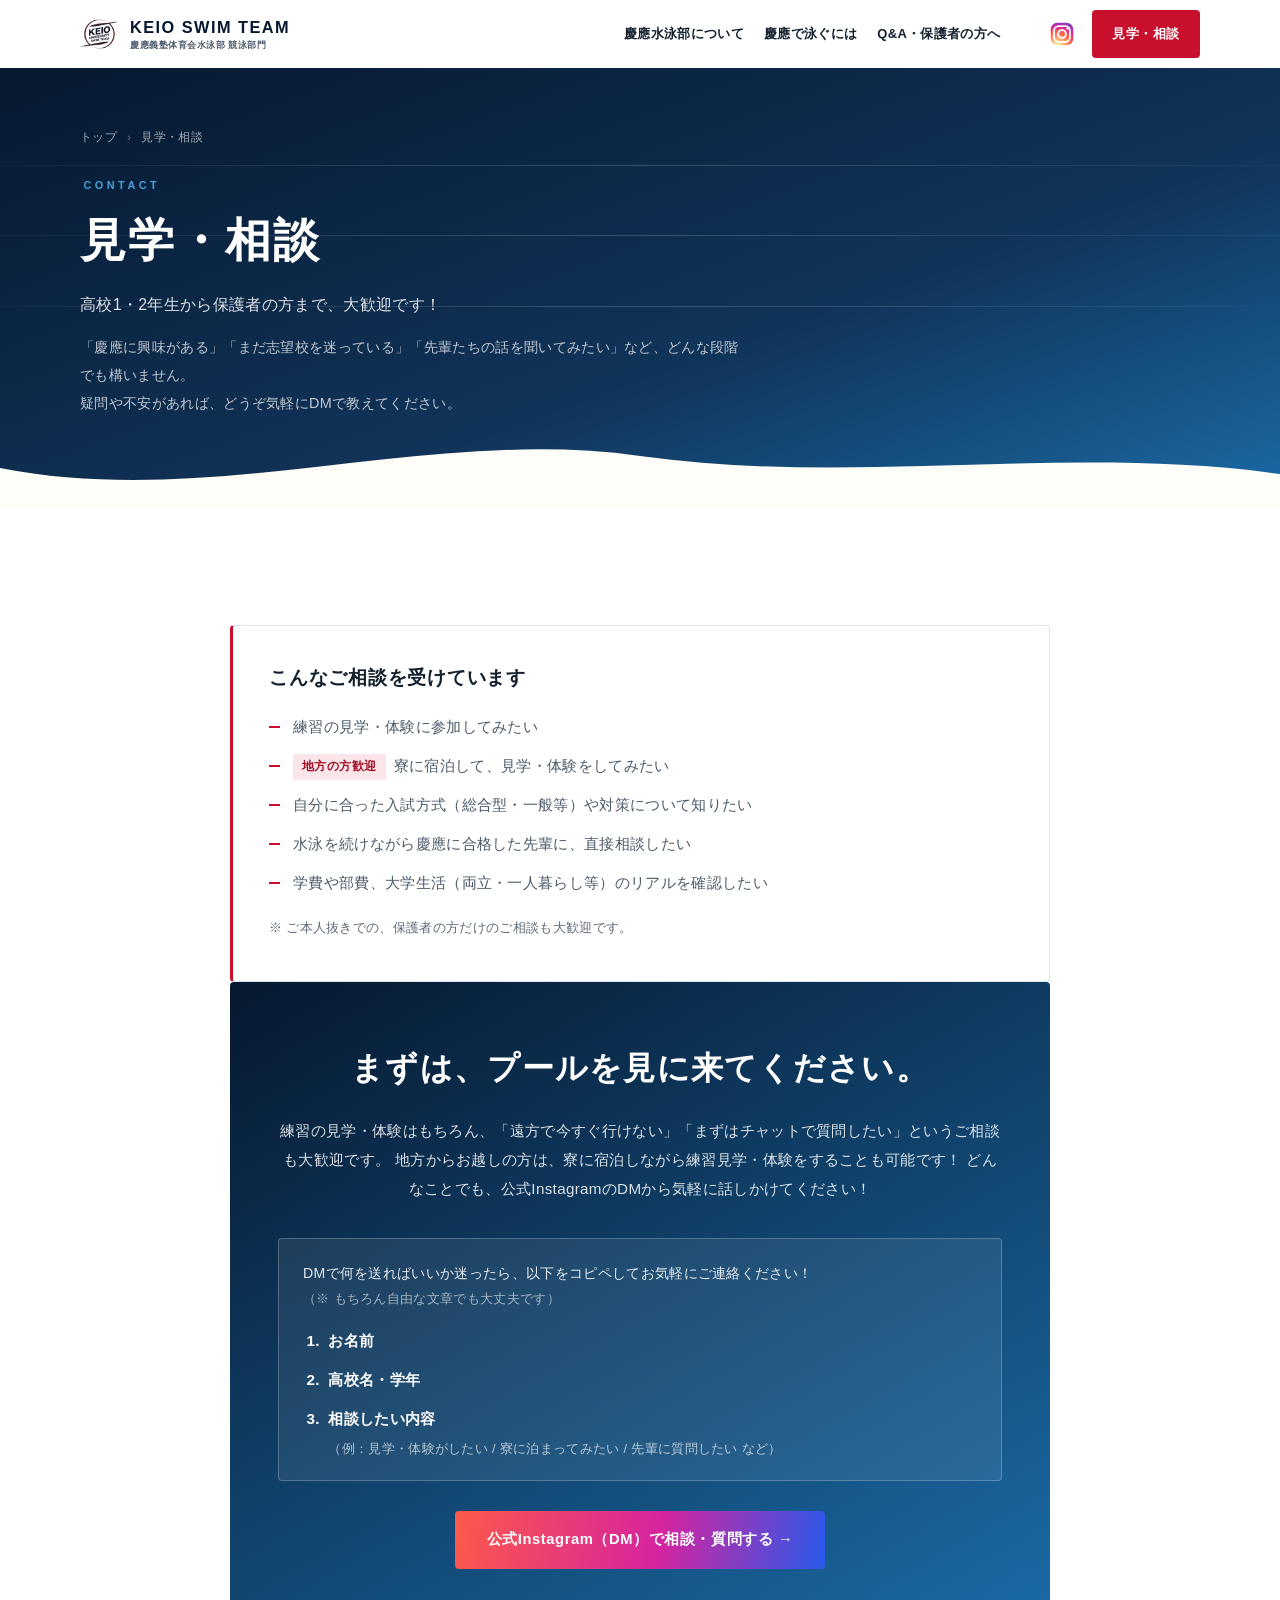
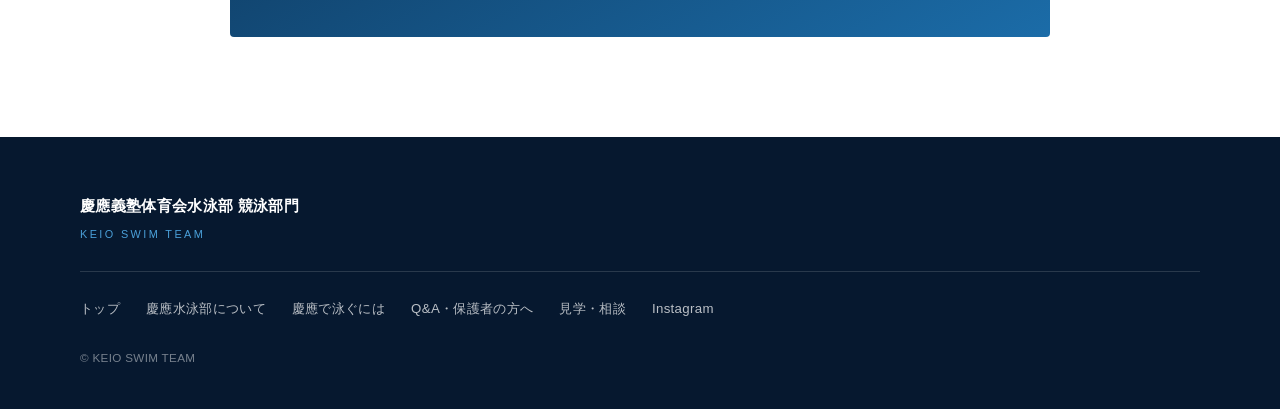
==== contact.html @ 09098579 "Remove the TEAM LIFE section 06 / TEAM LIFE を見出し・リード文・写真ギャラリーごと削除。 これで写真のプレースホルダはページから完全になくなった。  - 未" ====
<!DOCTYPE html>
<html lang="ja">
<head>
<meta charset="UTF-8">
<meta name="viewport" content="width=device-width, initial-scale=1.0">
<!-- Google tag (gtag.js) -->
<script async src="https://www.googletagmanager.com/gtag/js?id=G-WYEFEDQLSR"></script>
<script>
  window.dataLayer = window.dataLayer || [];
  function gtag(){dataLayer.push(arguments);}
  gtag('js', new Date());

  gtag('config', 'G-WYEFEDQLSR');
</script>
<title>見学・相談｜慶應義塾体育会水泳部 競泳部門</title>
<meta name="description" content="慶應義塾体育会水泳部 競泳部門への練習見学・体験、進路や費用のご相談を受け付けています。学年は問いません。">
<link rel="stylesheet" href="css/style.css?v=61">
</head>
<body id="top">

<header class="site-header">
  <div class="container nav-inner">
    <a href="index.html" class="brand">
      <img class="brand-logo" src="images/logo/emblem.png" width="240" height="192"
           alt="慶應義塾体育会水泳部 競泳部門">
      <span class="brand-text">
        <span class="brand-en">KEIO SWIM TEAM</span>
        <span class="brand-main">慶應義塾体育会水泳部 競泳部門</span>
      </span>
    </a>

    <nav class="nav" id="site-nav">
      <a href="team.html">慶應水泳部について</a>
      <a href="voices.html">慶應で泳ぐには</a>
      <a href="faq.html">Q&amp;A・保護者の方へ</a>
    </nav>

    <div class="nav-actions">
      <a class="nav-ig" href="https://www.instagram.com/keioswim?igsh=aXF6OTR2aHh1M2k=" target="_blank" rel="noopener noreferrer" aria-label="公式Instagram（別タブで開きます）"><svg viewBox="0 0 24 24" aria-hidden="true" focusable="false"><defs><radialGradient id="igGrad" cx="30%" cy="107%" r="150%"><stop offset="0%" stop-color="#fdf497"/><stop offset="5%" stop-color="#fdf497"/><stop offset="45%" stop-color="#fd5949"/><stop offset="60%" stop-color="#d6249f"/><stop offset="90%" stop-color="#285AEB"/></radialGradient></defs><rect x="1.6" y="1.6" width="20.8" height="20.8" rx="6" fill="url(#igGrad)"/><rect x="4.7" y="4.7" width="14.6" height="14.6" rx="4.3" fill="none" stroke="#fff" stroke-width="1.7"/><circle cx="12" cy="12" r="3.6" fill="none" stroke="#fff" stroke-width="1.7"/><circle cx="17.2" cy="6.9" r="1.15" fill="#fff"/></svg></a>
      <a class="nav-cta" href="contact.html">見学・相談</a>
      <button class="nav-toggle" aria-label="メニューを開く" aria-expanded="false" aria-controls="site-nav">
        <span></span><span></span><span></span>
      </button>
    </div>
  </div>
</header>

<section class="page-head">
  <div class="hero-bg" aria-hidden="true">
    <span class="lane"></span><span class="lane"></span><span class="lane"></span>
  </div>
  <div class="container page-head-inner">
    <nav class="crumb" aria-label="現在地">
      <a href="index.html">トップ</a><span aria-hidden="true">›</span><span>見学・相談</span>
    </nav>
    <p class="pg-eyebrow">CONTACT</p>
    <h1 class="pg-title">見学・相談</h1>
    <p class="pg-lead">高校1・2年生から保護者の方まで、大歓迎です！</p>
    <p class="pg-note">「慶應に興味がある」「まだ志望校を迷っている」「先輩たちの話を聞いてみたい」など、どんな段階でも構いません。<br>疑問や不安があれば、どうぞ気軽にDMで教えてください。</p>
  </div>
  <div class="hero-wave" aria-hidden="true">
    <svg viewBox="0 0 1440 120" preserveAspectRatio="none"><path d="M0,64 C240,120 480,8 720,48 C960,88 1200,32 1440,72 L1440,120 L0,120 Z"></path></svg>
  </div>
</section>

<section id="join" class="section">
  <div class="container container-narrow">

    <div class="contact-guide reveal">
      <h2 class="cg-title">こんなご相談を受けています</h2>
      <ul class="cg-list">
        <li>練習の見学・体験に参加してみたい</li>
        <li><span class="cg-tag">地方の方歓迎</span>寮に宿泊して、見学・体験をしてみたい</li>
        <li>自分に合った入試方式（総合型・一般等）や対策について知りたい</li>
        <li>水泳を続けながら慶應に合格した先輩に、直接相談したい</li>
        <li>学費や部費、大学生活（両立・一人暮らし等）のリアルを確認したい</li>
      </ul>
      <p class="note">※ ご本人抜きでの、保護者の方だけのご相談も大歓迎です。</p>
    </div>

    <div class="contact-box reveal">
      <h2>まずは、プールを<wbr>見に来てください。</h2>
      <p>
        練習の見学・体験はもちろん、「遠方で今すぐ行けない」「まずはチャットで質問したい」というご相談も大歓迎です。
        地方からお越しの方は、寮に宿泊しながら練習見学・体験をすることも可能です！
        どんなことでも、公式InstagramのDMから気軽に話しかけてください！
      </p>

      <div class="dm-format">
        <p class="dm-intro">DMで何を送ればいいか迷ったら、以下をコピペしてお気軽にご連絡ください！<br>
          <span class="dm-sub">（※ もちろん自由な文章でも大丈夫です）</span></p>
        <ol class="dm-list">
          <li>お名前</li>
          <li>高校名・学年</li>
          <li>相談したい内容<span class="dm-eg">（例：見学・体験がしたい / 寮に泊まってみたい / 先輩に質問したい など）</span></li>
        </ol>
      </div>

      <div class="contact-actions">
        <a href="https://www.instagram.com/keio_swim_team/" class="btn btn-primary btn-ig"
           target="_blank" rel="noopener noreferrer">
          公式Instagram（DM）で相談・質問する <span aria-hidden="true">→</span>
        </a>
      </div>
    </div>
  </div>
</section>

<footer class="site-footer">
  <div class="container footer-inner">
    <div class="footer-brand">
      <p class="footer-name">慶應義塾体育会水泳部 競泳部門</p>
      <p class="footer-jp">KEIO SWIM TEAM</p>
    </div>
    <nav class="footer-nav">
      <a href="index.html">トップ</a>
      <a href="team.html">慶應水泳部について</a>
      <a href="voices.html">慶應で泳ぐには</a>
      <a href="faq.html">Q&amp;A・保護者の方へ</a>
      <a href="contact.html" class="is-current">見学・相談</a>
      <a href="https://www.instagram.com/keioswim?igsh=aXF6OTR2aHh1M2k=" target="_blank" rel="noopener noreferrer">Instagram</a>
    </nav>
    <p class="copyright">&copy; KEIO SWIM TEAM</p>
  </div>
</footer>

<script src="js/main.js?v=4"></script>
</body>
</html>
---- css/style.css ----
/* ============================================================
   慶應義塾体育会水泳部 競泳部門
   ============================================================ */

:root {
  --navy-900: #06182f;
  --navy-800: #0a2545;
  --navy-700: #103459;
  --blue-600: #1b6ca8;
  --blue-400: #4a9fd8;
  --blue-100: #e8f2fa;
  --red: #c8102e;
  --red-dark: #a20c24;
  --gold: #a8873a;
  --gold-dark: #7a6220;
  --cream: #fffdf7;
  --ink: #14202e;
  --ink-soft: #4c5b6b;
  --line: #dde5ec;
  --bg: #ffffff;
  --bg-tint: #f4f8fb;

  --font-sans: -apple-system, BlinkMacSystemFont, "Helvetica Neue", "Hiragino Sans",
    "Hiragino Kaku Gothic ProN", "Yu Gothic", "Meiryo", sans-serif;
  --font-serif: "Hiragino Mincho ProN", "Yu Mincho", "YuMincho", "MS Mincho", serif;

  --wrap: 1120px;
  --radius: 4px;
}

* { box-sizing: border-box; }

html {
  scroll-behavior: smooth;
  scroll-padding-top: 76px;
  /* iOS Safari が狭いカラム内で文字を勝手に拡大し、
     レイアウトが崩れるのを防ぐ */
  -webkit-text-size-adjust: 100%;
  text-size-adjust: 100%;
}

body {
  margin: 0;
  font-family: var(--font-sans);
  color: var(--ink);
  background: var(--bg);
  line-height: 1.9;
  -webkit-font-smoothing: antialiased;
  letter-spacing: .02em;
}

img { max-width: 100%; display: block; }
a { color: inherit; }

.container {
  width: min(100% - 48px, var(--wrap));
  margin-inline: auto;
}
.container-narrow { width: min(100% - 48px, 820px); }

.sp-only { display: none; }

.sr-only {
  position: absolute;
  width: 1px; height: 1px;
  padding: 0; margin: -1px;
  overflow: hidden;
  clip: rect(0 0 0 0);
  white-space: nowrap;
  border: 0;
}

.note {
  font-size: .8rem;
  color: var(--ink-soft);
  opacity: .9;
}
.note.center { text-align: center; }
.ph { color: var(--ink-soft); font-style: italic; }
[data-placeholder] { color: var(--line) !important; }

/* ---------- Header ---------- */
.site-header {
  position: sticky;
  top: 0;
  z-index: 100;
  background: #fff;
  border-bottom: 0;
}
.nav-inner {
  display: flex;
  align-items: center;
  justify-content: space-between;
  min-height: 68px;
  gap: 20px;
}
.brand {
  display: flex;
  align-items: center;
  gap: 12px;
  text-decoration: none;
  flex-shrink: 0;
}
.brand-logo {
  width: 46px;
  height: auto;
  flex: none;
}
.brand-text {
  display: flex;
  flex-direction: column;
  gap: 3px;
  line-height: 1.15;
}
.brand-en {
  font-size: 1.02rem;
  font-weight: 800;
  letter-spacing: .09em;
  color: var(--navy-900);
  white-space: nowrap;
}
.brand-main {
  font-size: .56rem;
  font-weight: 600;
  letter-spacing: .06em;
  color: var(--ink-soft);
  white-space: nowrap;
}

.nav { display: flex; align-items: center; gap: 20px; margin-left: auto; }
.nav a {
  text-decoration: none;
  font-size: .81rem;
  font-weight: 600;
  color: var(--ink);
  position: relative;
  padding: 4px 0;
  white-space: nowrap;
}
.nav a::after {
  content: "";
  position: absolute;
  left: 0; bottom: 0;
  width: 0; height: 2px;
  background: var(--red);
  transition: width .25s ease;
}
.nav a:hover::after,
.nav a.is-current::after { width: 100%; }
.nav a.is-current { color: var(--red); }

/* ヘッダー右上のアクション群（常時表示） */
.nav-actions {
  display: flex;
  align-items: center;
  gap: 10px;
  margin-left: 22px;
  flex-shrink: 0;
}
.nav-ig {
  display: grid;
  place-items: center;
  flex: none;
  width: 40px; height: 40px;
  border-radius: var(--radius);
  transition: transform .2s;
}
.nav-ig svg { width: 26px; height: 26px; display: block; }
.nav-ig:hover { transform: scale(1.08); }

.nav-cta {
  flex: none;
  background: var(--red);
  color: #fff;
  text-decoration: none;
  font-size: .84rem;
  font-weight: 700;
  letter-spacing: .04em;
  padding: 11px 20px;
  border-radius: var(--radius);
  white-space: nowrap;
  transition: background .2s;
}
.nav-cta:hover { background: var(--red-dark); }

.nav-toggle {
  display: none;
  flex: none;
  flex-direction: column;
  justify-content: center;
  gap: 5px;
  width: 42px; height: 42px;
  border: 0; background: none; cursor: pointer;
  padding: 0;
}
.nav-toggle span {
  display: block;
  height: 2px; width: 24px;
  background: var(--ink);
  margin-inline: auto;
  transition: transform .3s, opacity .2s;
}
.nav-toggle[aria-expanded="true"] span:nth-child(1) { transform: translateY(7px) rotate(45deg); }
.nav-toggle[aria-expanded="true"] span:nth-child(2) { opacity: 0; }
.nav-toggle[aria-expanded="true"] span:nth-child(3) { transform: translateY(-7px) rotate(-45deg); }

/* ---------- Buttons ---------- */
.btn {
  display: inline-block;
  padding: 15px 32px;
  border-radius: var(--radius);
  text-decoration: none;
  font-weight: 700;
  font-size: .92rem;
  letter-spacing: .04em;
  transition: transform .2s, background .2s, color .2s, border-color .2s;
}
.btn:hover { transform: translateY(-2px); }
.btn-primary { background: var(--red); color: #fff; }
.btn-primary:hover { background: var(--red-dark); }
.btn-ghost {
  background: rgba(255,255,255,.12);
  color: #fff;
  border: 1px solid rgba(255,255,255,.45);
}
.btn-ghost:hover { background: rgba(255,255,255,.22); }
.btn-outline { border: 1px solid rgba(255,255,255,.5); color: #fff; }
.btn-outline:hover { background: rgba(255,255,255,.14); }

/* ---------- Hero ---------- */
.hero {
  position: relative;
  background: linear-gradient(160deg, var(--navy-900) 0%, var(--navy-700) 55%, var(--blue-600) 100%);
  color: #fff;
  overflow: hidden;
  padding: 116px 0 148px;
}
.hero-bg { position: absolute; inset: 0; opacity: .35; }
.hero-bg .lane {
  position: absolute;
  left: -10%;
  width: 120%;
  height: 1px;
  background: linear-gradient(90deg, transparent, rgba(255,255,255,.5), transparent);
  animation: drift 9s ease-in-out infinite;
}
.hero-bg .lane:nth-child(1) { top: 22%; animation-delay: 0s; }
.hero-bg .lane:nth-child(2) { top: 38%; animation-delay: 1.1s; }
.hero-bg .lane:nth-child(3) { top: 54%; animation-delay: 2.2s; }
.hero-bg .lane:nth-child(4) { top: 70%; animation-delay: 3.3s; }
.hero-bg .lane:nth-child(5) { top: 86%; animation-delay: 4.4s; }
@keyframes drift {
  0%, 100% { transform: translateX(-3%); opacity: .25; }
  50%      { transform: translateX(3%);  opacity: .7; }
}

.hero-inner { position: relative; z-index: 2; }
.hero-eyebrow {
  font-size: .72rem;
  letter-spacing: .34em;
  color: var(--blue-400);
  font-weight: 700;
  margin: 0 0 26px;
}
.hero-title {
  font-family: var(--font-serif);
  font-size: clamp(2rem, 5.2vw, 3.7rem);
  line-height: 1.45;
  font-weight: 600;
  margin: 0 0 30px;
  letter-spacing: .04em;
}
.hero-lead {
  font-size: clamp(.95rem, 1.6vw, 1.05rem);
  max-width: 42em;
  margin: 0 0 44px;
  color: rgba(255,255,255,.9);
}
.hero-actions { display: flex; flex-wrap: wrap; gap: 16px; }

.hero-wave {
  position: absolute;
  left: 0; right: 0; bottom: -1px;
  line-height: 0;
  z-index: 1;
}
.hero-wave svg { width: 100%; height: 90px; display: block; }
.hero-wave path { fill: var(--cream); }

/* ---------- Section base ---------- */
.section { padding: 100px 0; }
.section-tint { background: var(--bg-tint); }
.section-dark { background: var(--navy-900); color: #fff; }
.section-dark .section-lead,
.section-dark .note { color: rgba(255,255,255,.72); }

.section-head { max-width: 44em; margin: 0 0 54px; }
.section-eyebrow {
  font-size: .7rem;
  letter-spacing: .28em;
  font-weight: 700;
  color: var(--red);
  margin: 0 0 16px;
}
.section-dark .section-eyebrow { color: var(--blue-400); }
/* 語句のかたまりを途中で折らずに、かたまり単位で改行させる */
.nw { display: inline-block; }

/* ------------------------------------------------------------
   日本語の折り返し
   text-wrap は未対応ブラウザでは無視されるだけなので、
   見出しは balance で行長を揃え、本文は pretty で
   最終行に1〜2文字だけ残るのを防ぐ
   ------------------------------------------------------------ */
h1, h2, h3, h4,
.pg-title, .section-title, .pillar-title, .hs-copy,
.contact-box h2, .contact-box h3, .cg-title, .dt-title,
.sup-title, .cf-title, .cs-q, .pdf-text, .st-main {
  text-wrap: balance;
}
.pg-lead, .pg-note, .section-lead,
.pillar-catch, .pillar-sub, .dt-msg, .dt-note,
.contact-box > p, .cs-a, .dm-intro, .cg-list li, .st-sub {
  text-wrap: pretty;
}
/* 句読点や閉じ括弧が行頭に来ないようにする */
body { line-break: strict; }

.section-title {
  font-family: var(--font-serif);
  font-size: clamp(1.6rem, 3.4vw, 2.4rem);
  line-height: 1.5;
  font-weight: 600;
  margin: 0 0 20px;
  letter-spacing: .03em;
}
.section-lead { margin: 0; color: var(--ink-soft); font-size: .97rem; }
.section-lead strong { color: var(--ink); }

/* ============================================================
   ステートメント（スポーツ推薦なし）
   ============================================================ */
.statement {
  background: linear-gradient(var(--cream), #fbf7ec);
  border-bottom: 1px solid rgba(168, 135, 58, .35);
  padding: 96px 0 92px;
  text-align: center;
}
.st-eyebrow {
  margin: 0 0 22px;
  font-size: .66rem;
  font-weight: 700;
  letter-spacing: .34em;
  text-indent: .34em;
  color: var(--gold-dark);
}
.st-lead {
  margin: 0;
  text-wrap: balance;
  font-family: var(--font-serif);
  font-size: clamp(1.2rem, 3vw, 1.75rem);
  font-weight: 600;
  line-height: 1.7;
  letter-spacing: .06em;
  color: var(--ink-soft);
}
.st-rule {
  display: block;
  width: 54px;
  height: 2px;
  margin: 30px auto;
  background: var(--red);
}
.st-main {
  margin: 0 0 34px;
  text-wrap: balance;
  font-family: var(--font-serif);
  font-size: clamp(1.75rem, 5vw, 3rem);
  font-weight: 600;
  line-height: 1.6;
  letter-spacing: .05em;
  color: var(--navy-900);
}
.st-main em {
  font-style: normal;
  color: var(--red);
  /* 強調語に下線を引く */
  background: linear-gradient(transparent 72%, rgba(200, 16, 46, .18) 72%);
}
.st-sub {
  max-width: 40em;
  margin: 0 auto;
  font-size: .95rem;
  color: var(--ink-soft);
}

@media (max-width: 780px) {
  .statement { padding: 62px 0 58px; }
  .st-rule { margin: 24px auto; }
  .st-main {
    margin-bottom: 26px;
    font-size: clamp(1.45rem, 6vw, 2.1rem);
    line-height: 1.65;
  }
  .st-sub { font-size: .89rem; }
}

/* ============================================================
   01. なぜ両立できるのか
   ============================================================ */
.facts {
  display: grid;
  grid-template-columns: repeat(auto-fit, minmax(220px, 1fr));
  gap: 2px;
  background: var(--line);
  border: 1px solid var(--line);
  border-radius: var(--radius);
  overflow: hidden;
  margin-bottom: 46px;
}
.fact {
  background: #fff;
  padding: 32px 24px;
  text-align: center;
}
.fact-label {
  display: block;
  font-size: .72rem;
  font-weight: 700;
  letter-spacing: .16em;
  color: var(--red);
  margin-bottom: 12px;
}
.fact-num {
  display: block;
  font-family: var(--font-serif);
  font-size: clamp(1.9rem, 4.4vw, 2.9rem);
  font-weight: 700;
  color: var(--navy-800);
  line-height: 1.25;
}
.fact-sub {
  display: block;
  font-size: .78rem;
  color: var(--ink-soft);
  margin-top: 8px;
}

.reasons {
  display: grid;
  grid-template-columns: repeat(3, 1fr);
  gap: 24px;
}
.reason {
  position: relative;
  padding: 28px 26px 26px;
  background: #fff;
  border: 1px solid var(--line);
  border-top: 3px solid var(--navy-800);
  border-radius: var(--radius);
}
.reason-no {
  display: inline-grid;
  place-items: center;
  width: 30px; height: 30px;
  border-radius: 50%;
  background: var(--navy-800);
  color: #fff;
  font-family: var(--font-serif);
  font-size: .88rem;
  font-weight: 700;
  margin-bottom: 14px;
}
.reason h3 { margin: 0 0 10px; font-size: 1.02rem; line-height: 1.6; }
.reason p { margin: 0; font-size: .89rem; color: var(--ink-soft); }

.scroll-hint {
  text-align: center;
  margin: 46px 0 0;
  font-size: .87rem;
  font-weight: 700;
}
.scroll-hint a {
  text-decoration: none;
  border-bottom: 1px solid var(--red);
  padding-bottom: 3px;
}
.scroll-hint a:hover { color: var(--red); }
.scroll-hint span {
  display: block;
  margin-top: 10px;
  color: var(--red);
  animation: bob 1.8s ease-in-out infinite;
}
@keyframes bob {
  0%, 100% { transform: translateY(0); }
  50% { transform: translateY(6px); }
}

/* ---------- コーチ ---------- */
.coach {
  display: grid;
  grid-template-columns: 340px 1fr;
  gap: 56px;
  align-items: start;
}
/* 写真の縦横比(2:3)に合わせた枠。
   行の高さに引き伸ばされないよう align-self も固定する */
.coach-photo {
  width: 100%;
  aspect-ratio: 2 / 3;
  align-self: start;
  overflow: hidden;
  background: linear-gradient(150deg, var(--navy-700), var(--blue-600));
  border-radius: var(--radius);
  display: grid;
  place-items: center;
  color: rgba(255,255,255,.4);
  letter-spacing: .3em;
  font-size: .8rem;
  font-weight: 700;
}
.coach-photo img {
  width: 100%;
  height: 100%;
  object-fit: cover;
}
.coach-role {
  font-size: .74rem;
  letter-spacing: .26em;
  color: var(--blue-400);
  font-weight: 700;
  margin: 0 0 10px;
}
.coach-name {
  font-family: var(--font-serif);
  font-size: 1.85rem;
  margin: 0 0 26px;
  font-weight: 600;
  letter-spacing: .04em;
}
.coach-body p { color: rgba(255,255,255,.82); font-size: .95rem; margin: 0 0 20px; }

/* コーチ紹介の「実績」「役割」ブロック */
.cf-block {
  border-top: 1px solid rgba(255,255,255,.16);
  padding-top: 22px;
  margin-top: 24px;
}
.cf-label {
  margin: 0 0 10px;
  font-size: .7rem;
  font-weight: 700;
  letter-spacing: .24em;
  color: var(--blue-400);
}
.cf-title {
  margin: 0 0 14px;
  font-family: var(--font-serif);
  font-size: 1.12rem;
  font-weight: 600;
  line-height: 1.6;
  letter-spacing: .03em;
  color: #fff;
}
.cf-block p:last-child { margin-bottom: 0; }

/* ============================================================
   02. 合格体験記（証書デザイン / アコーディオン）
   ============================================================ */

.interviews { display: grid; gap: 32px; }

.itv {
  position: relative;
  border: 3px solid var(--navy-800);
  border-radius: 2px;
  background:
    radial-gradient(circle at 50% 0%, rgba(27, 108, 168, .05), transparent 62%),
    repeating-linear-gradient(45deg, rgba(10, 37, 69, .022) 0 1px, transparent 1px 7px),
    repeating-linear-gradient(-45deg, rgba(10, 37, 69, .022) 0 1px, transparent 1px 7px),
    linear-gradient(var(--cream), #fbf8f0);
  box-shadow: 0 12px 34px rgba(10, 37, 69, .1);
  transition: transform .3s, box-shadow .3s;
}
.itv:hover {
  transform: translateY(-3px);
  box-shadow: 0 20px 48px rgba(10, 37, 69, .16);
}

.cert-inner {
  position: relative;
  margin: 9px;
  border: 1px solid var(--gold);
  padding: 38px 44px 32px;
}

.cert-corner {
  position: absolute;
  width: 13px; height: 13px;
  border: 1px solid var(--gold);
  background: var(--cream);
  transform: rotate(45deg);
}
.cert-corner.tl { left: -7px;  top: -7px; }
.cert-corner.tr { right: -7px; top: -7px; }
.cert-corner.bl { left: -7px;  bottom: -7px; }
.cert-corner.br { right: -7px; bottom: -7px; }

.cert-head {
  text-align: center;
  border-bottom: 3px double var(--gold);
  padding-bottom: 18px;
  margin-bottom: 26px;
}
.cert-title {
  font-family: var(--font-serif);
  font-size: clamp(1.35rem, 3.2vw, 1.85rem);
  letter-spacing: .4em;
  text-indent: .4em;
  font-weight: 600;
  color: var(--navy-900);
  margin: 0;
}

.cert-name-row {
  display: grid;
  grid-template-columns: 132px minmax(0, 1fr) 82px;
  gap: 30px;
  align-items: center;
  margin-bottom: 26px;
}
.cert-name-block { min-width: 0; }
/* 証明写真風の枠。
   行の高さに引き伸ばされないよう、寸法は明示して align-self も固定する */
.itv-photo {
  width: 132px;
  height: 176px;
  align-self: center;
  justify-self: start;
  flex: none;
  border-radius: 1px;
  overflow: hidden;
  background: linear-gradient(150deg, var(--blue-100), var(--blue-400));
  display: grid;
  place-items: center;
  color: rgba(255, 255, 255, .9);
  font-size: .58rem;
  letter-spacing: .16em;
  font-weight: 700;
  box-shadow:
    0 0 0 1px var(--gold),
    0 0 0 5px var(--cream),
    0 0 0 6px rgba(168, 135, 58, .35),
    0 4px 14px rgba(10, 37, 69, .18);
}
/* --zoom / --focus は写真ごとに HTML 側で微調整する（顔の大きさと位置） */
.itv-photo img {
  width: 100%;
  height: 100%;
  object-fit: cover;
  transform: scale(var(--zoom, 1.6));
  transform-origin: 50% var(--focus, 25%);
}

/* 一覧では白衣、開くとジャージへ切り替わる２枚重ね */
.itv-photo.is-swap { position: relative; }
.itv-photo.is-swap img {
  position: absolute;
  inset: 0;
  transition: opacity .5s ease;
}
.itv-photo.is-swap .ph-b { opacity: 0; }
.itv.is-open .itv-photo.is-swap .ph-a { opacity: 0; }
.itv.is-open .itv-photo.is-swap .ph-b { opacity: 1; }

@media (prefers-reduced-motion: reduce) {
  .itv-photo.is-swap img { transition: none; }
}
.cert-badges {
  display: flex;
  flex-wrap: wrap;
  gap: 8px;
  margin: 0 0 12px;
}
.cert-region,
.cert-route {
  display: inline-block;
  font-size: .72rem;
  font-weight: 700;
  letter-spacing: .08em;
  padding: 4px 12px;
  border-radius: 2px;
  white-space: nowrap;
}
.cert-region { color: #fff; background: var(--navy-800); }
/* 入試方式はこのサイトの主題なので目立たせる */
.cert-route { color: #fff; background: var(--red); }

.cert-name {
  font-family: var(--font-serif);
  font-size: clamp(1.4rem, 3.8vw, 1.95rem);
  font-weight: 600;
  letter-spacing: .14em;
  color: var(--navy-900);
  margin: 0 0 6px;
}
.cert-kana {
  display: block;
  font-family: var(--font-sans);
  font-size: .68rem;
  font-weight: 400;
  letter-spacing: .16em;
  color: var(--ink-soft);
  margin-top: 6px;
}
.cert-role { margin: 8px 0 0; font-size: .8rem; color: var(--ink-soft); }

/* 取材待ちの項目 */
.cert-region.is-pending {
  background: none;
  color: var(--ink-soft);
  border: 1px dashed rgba(10, 37, 69, .3);
  padding: 2px 11px;
}
.cert-name.is-pending {
  color: rgba(10, 37, 69, .32);
  letter-spacing: .08em;
}
.cert-role.is-pending { color: rgba(10, 37, 69, .4); }

.cert-seal {
  width: 78px; height: 78px;
  justify-self: end;
  border: 2px solid var(--red);
  border-radius: 50%;
  display: grid;
  place-items: center;
  font-family: var(--font-serif);
  font-size: .74rem;
  font-weight: 700;
  line-height: 1.45;
  letter-spacing: .08em;
  text-align: center;
  color: var(--red);
  opacity: .8;
  transform: rotate(-9deg);
  box-shadow: inset 0 0 0 3px rgba(200, 16, 46, .13);
}

/* 折りたたみ時に見せる見出し + 要約 */

/* 展開部 */
.itv-detail { display: none; }
.itv.is-open .itv-detail { display: block; }

.cert-fields {
  display: grid;
  grid-template-columns: repeat(2, 1fr);
  gap: 0 34px;
  margin: 0 0 30px;
  padding-top: 4px;
}
.cert-fields > div {
  display: grid;
  grid-template-columns: 152px 1fr;
  gap: 12px;
  align-items: baseline;
  padding: 11px 0;
  border-bottom: 1px dotted rgba(10, 37, 69, .24);
}
.cert-fields dt {
  font-size: .71rem;
  font-weight: 700;
  letter-spacing: .12em;
  color: var(--ink-soft);
}
.cert-fields dd { margin: 0; font-size: .9rem; font-weight: 600; color: var(--ink); }

.cert-quote {
  margin: 0 0 28px;
  padding: 24px 18px;
  text-align: center;
  font-family: var(--font-serif);
  font-size: clamp(1.05rem, 2.6vw, 1.4rem);
  line-height: 1.85;
  letter-spacing: .05em;
  color: var(--navy-800);
  border-top: 1px solid var(--gold);
  border-bottom: 1px solid var(--gold);
}
.cert-quote::before,
.cert-quote::after {
  color: var(--gold);
  font-size: 1.4em;
  line-height: 0;
  vertical-align: -.12em;
}
.cert-quote::before { content: "\300C"; }
.cert-quote::after  { content: "\300D"; }

.itv-body p { margin: 0 0 18px; font-size: .93rem; color: var(--ink-soft); }

/* 体験記本文（4問構成） */
.cert-story {
  margin: 0 0 30px;
  padding-top: 4px;
  display: grid;
  gap: 26px;
}
.cs-item {
  padding-bottom: 24px;
  border-bottom: 1px dotted rgba(10, 37, 69, .24);
}
.cs-item:last-child { padding-bottom: 0; border-bottom: 0; }
.cs-q {
  display: flex;
  align-items: baseline;
  gap: 12px;
  margin: 0 0 14px;
  font-family: var(--font-serif);
  font-size: 1.08rem;
  font-weight: 600;
  line-height: 1.6;
  letter-spacing: .04em;
  color: var(--navy-900);
}
.cs-no {
  flex: 0 0 auto;
  font-family: var(--font-sans);
  font-size: .72rem;
  font-weight: 700;
  letter-spacing: .12em;
  color: var(--red);
}
.cs-a {
  margin: 0 0 14px;
  font-size: .92rem;
  line-height: 2.05;
  color: var(--ink-soft);
}
.cs-a:last-child { margin-bottom: 0; }

/* 体験記のなかに置く1日のスケジュール */
.cs-sched {
  display: grid;
  grid-template-columns: repeat(auto-fit, minmax(min(240px, 100%), 1fr));
  gap: 18px;
}
.cs-day {
  background: rgba(10, 37, 69, .04);
  border: 1px solid rgba(10, 37, 69, .12);
  border-radius: var(--radius);
  padding: 18px 20px 16px;
}
.cs-day-h {
  margin: 0 0 12px;
  padding-bottom: 10px;
  border-bottom: 1px solid rgba(10, 37, 69, .14);
  font-size: .82rem;
  font-weight: 700;
  letter-spacing: .06em;
  color: var(--navy-800);
}
.cs-times { list-style: none; margin: 0; padding: 0; display: grid; gap: 8px; }
.cs-times li {
  display: grid;
  grid-template-columns: 7.6em minmax(0, 1fr);
  gap: 10px;
  align-items: baseline;
  font-size: .85rem;
}
.cs-t {
  font-family: var(--font-serif);
  font-weight: 700;
  color: var(--navy-800);
  font-variant-numeric: tabular-nums;
}
.cs-e { color: var(--ink-soft); }
/* 「22:00〜23:00頃」のように時刻表記が長い場合 */
.cs-times.is-wide li { grid-template-columns: 10.4em minmax(0, 1fr); }

@media (max-width: 420px) {
  .cs-day { padding: 15px 15px 13px; }
  .cs-times li { grid-template-columns: 7em minmax(0, 1fr); gap: 8px; font-size: .81rem; }
  .cs-times.is-wide li { grid-template-columns: 9.6em minmax(0, 1fr); }
}

@media (max-width: 780px) {
  .cert-story { gap: 20px; }
  .cs-item { padding-bottom: 18px; }
  .cs-q { font-size: .98rem; gap: 9px; margin-bottom: 11px; }
  .cs-a { font-size: .88rem; line-height: 1.95; }
}

.cert-issuer {
  margin: 24px 0 4px;
  padding-top: 16px;
  border-top: 1px solid rgba(10, 37, 69, .1);
  text-align: right;
  font-family: var(--font-serif);
  font-size: .76rem;
  letter-spacing: .12em;
  color: var(--ink-soft);
}

/* 4枚とも同じ紺のベタ塗りで揃える */
.itv-toggle {
  display: block;
  width: 100%;
  margin: 0;
  border: 1px solid var(--navy-800);
  background: var(--navy-800);
  border-radius: 2px;
  padding: 14px 24px;
  font-size: .86rem;
  font-weight: 700;
  font-family: var(--font-serif);
  letter-spacing: .16em;
  color: #fff;
  cursor: pointer;
  transition: background .2s, border-color .2s;
}
.itv-toggle:hover {
  background: var(--navy-900);
  border-color: var(--navy-900);
}

/* ============================================================
   03. 週間スケジュール／タイムライン
   ============================================================ */
/* 週間スケジュール表。曜日 × 朝／午後 の3列を1枚にまとめる */
.wk-table {
  background: #fff;
  border: 1px solid var(--line);
  border-radius: var(--radius);
  overflow: hidden;
}
.wk-head,
.wk-row {
  display: grid;
  grid-template-columns: 4.6em minmax(0, 1fr) minmax(0, 1fr);
}
.wk-head {
  background: var(--navy-800);
  color: #fff;
}
.wk-th {
  display: flex;
  align-items: baseline;
  justify-content: center;
  gap: 8px;
  padding: 13px 8px;
  font-size: .84rem;
  font-weight: 700;
  letter-spacing: .06em;
}
.wk-th small {
  font-size: .7rem;
  font-weight: 400;
  color: rgba(255,255,255,.7);
  font-variant-numeric: tabular-nums;
}
.wk-th.is-am { box-shadow: inset 1px 0 0 rgba(255,255,255,.16); }
.wk-th.is-pm { box-shadow: inset 1px 0 0 rgba(255,255,255,.16); }

.wk { list-style: none; margin: 0; padding: 0; }
.wk-row + .wk-row { border-top: 1px solid var(--line); }
.wk-name {
  display: flex;
  align-items: center;
  justify-content: center;
  font-family: var(--font-serif);
  font-size: 1rem;
  font-weight: 700;
  color: var(--navy-800);
  background: var(--bg-tint);
  border-right: 1px solid var(--line);
}
.wk-cell {
  display: flex;
  align-items: center;
  justify-content: center;
  text-align: center;
  padding: 15px 10px;
  margin: 5px;
  border-radius: 3px;
  font-size: .85rem;
  font-weight: 700;
  line-height: 1.5;
}
/* 練習がある枠ははっきり、オフは沈める */
.wk-cell.is-am { background: rgba(27, 108, 168, .14); color: var(--blue-600); }
.wk-cell.is-pm { background: rgba(200, 16, 46, .11);  color: var(--red-dark); }
.wk-cell.is-off,
.wk-cell.is-rest {
  background: transparent;
  color: var(--ink-soft);
  font-weight: 400;
  opacity: .55;
}

@media (max-width: 560px) {
  .wk-head, .wk-row { grid-template-columns: 3.4em minmax(0, 1fr) minmax(0, 1fr); }
  .wk-th { font-size: .76rem; gap: 5px; padding: 11px 4px; flex-wrap: wrap; }
  .wk-th small { font-size: .64rem; }
  .wk-cell { font-size: .79rem; padding: 13px 5px; margin: 4px; }
  .wk-name { font-size: .92rem; }
}

/* ============================================================
   04. Q&A
   ============================================================ */
.faq { display: grid; gap: 12px; }
.faq details {
  background: #fff;
  border: 1px solid var(--line);
  border-radius: var(--radius);
  overflow: hidden;
  transition: border-color .2s;
}
.faq details[open] { border-color: var(--blue-400); }
.faq summary {
  cursor: pointer;
  padding: 20px 56px 20px 24px;
  font-weight: 700;
  font-size: .94rem;
  position: relative;
  list-style: none;
}
.faq summary::-webkit-details-marker { display: none; }
.faq summary::after {
  content: "";
  position: absolute;
  right: 26px; top: 50%;
  width: 10px; height: 10px;
  border-right: 2px solid var(--red);
  border-bottom: 2px solid var(--red);
  transform: translateY(-70%) rotate(45deg);
  transition: transform .25s;
}
.faq details[open] summary::after { transform: translateY(-20%) rotate(-135deg); }
.faq details p {
  margin: 0;
  padding: 0 24px 22px;
  font-size: .9rem;
  color: var(--ink-soft);
}
.faq details p a { color: var(--blue-600); font-weight: 700; }

/* ============================================================
   05. 部の雰囲気
   ============================================================ */

/* ============================================================
   卒業後の進路
   ============================================================ */
/* 段組みで隙間なく詰める（カードごとに高さが違っても余白が出ない） */
.career-grid {
  column-count: 4;
  column-gap: 18px;
}

.career-card {
  break-inside: avoid;
  -webkit-column-break-inside: avoid;
  page-break-inside: avoid;
  margin: 0 0 18px;
  padding: 16px 18px 18px;
  background: var(--bg-tint);
  border: 1px solid var(--line);
  border-top: 3px solid var(--navy-800);
  border-radius: var(--radius);
  transition: border-top-color .2s, box-shadow .2s;
}
.career-card:hover {
  background: #fff;
  border-top-color: var(--red);
  box-shadow: 0 10px 26px rgba(10, 37, 69, .1);
}

.cc-cat {
  margin: 0 0 10px;
  padding-bottom: 8px;
  border-bottom: 1px solid var(--line);
  font-family: var(--font-serif);
  font-size: .98rem;
  font-weight: 600;
  letter-spacing: .08em;
  color: var(--navy-800);
}

.cc-list {
  list-style: none;
  margin: 0;
  padding: 0;
  font-size: .81rem;
  line-height: 1.95;
  color: var(--ink-soft);
}
.cc-list li { display: inline; }
.cc-list li + li::before {
  content: "／";
  margin: 0 .15em;
  color: var(--line);
}

@media (max-width: 1040px) { .career-grid { column-count: 3; } }
@media (max-width: 780px)  { .career-grid { column-count: 2; column-gap: 12px; }
  .career-card { margin-bottom: 12px; padding: 13px 14px 15px; }
  .cc-cat { font-size: .88rem; margin-bottom: 8px; padding-bottom: 6px; }
  .cc-list { font-size: .75rem; line-height: 1.85; }
}
@media (max-width: 360px)  { .career-grid { column-count: 1; } }

/* ============================================================
   06. 保護者の方へ（別枠）
   ============================================================ */
.parents {
  background: var(--navy-900);
  padding: 90px 0;
}
.parents-box {
  background: var(--cream);
  border: 1px solid var(--gold);
  border-radius: var(--radius);
  padding: 56px 54px 50px;
  box-shadow: 0 20px 50px rgba(0, 0, 0, .28);
}
.parents-head {
  text-align: center;
  max-width: 40em;
  margin: 0 auto 44px;
  padding-bottom: 32px;
  border-bottom: 3px double var(--gold);
}
.parents-badge {
  display: inline-block;
  font-size: .68rem;
  font-weight: 700;
  letter-spacing: .28em;
  text-indent: .28em;
  color: #fff;
  background: var(--navy-800);
  padding: 6px 18px;
  border-radius: 2px;
  margin: 0 0 20px;
}
.parents-title {
  font-family: var(--font-serif);
  font-size: clamp(1.6rem, 3.6vw, 2.3rem);
  font-weight: 600;
  letter-spacing: .1em;
  margin: 0 0 18px;
  color: var(--navy-900);
}
.parents-lead { margin: 0; font-size: .94rem; color: var(--ink-soft); }

.parents-grid {
  display: grid;
  grid-template-columns: repeat(3, 1fr);
  gap: 26px;
}
.pcard {
  background: #fff;
  border: 1px solid var(--line);
  border-radius: var(--radius);
  padding: 26px 24px;
}
.pcard-no {
  display: block;
  margin-bottom: 10px;
  font-size: .74rem;
  font-weight: 700;
  letter-spacing: .2em;
  color: var(--red);
}
.pcard h3 {
  font-size: 1rem;
  margin: 0 0 12px;
  line-height: 1.6;
  padding-left: 12px;
  border-left: 3px solid var(--red);
}
.pcard p { margin: 0 0 12px; font-size: .87rem; color: var(--ink-soft); }
.pcard p:last-child { margin-bottom: 0; }
.pcard-link {
  display: inline-block;
  margin-top: 4px;
  font-size: .84rem;
  font-weight: 700;
  text-decoration: none;
  color: var(--navy-800);
  border-bottom: 1px solid var(--red);
  padding-bottom: 2px;
}
.pcard-link:hover { color: var(--red); }

/* ============================================================
   入部までの流れ + 連絡先
   ============================================================ */

/* 大学公式PDFへの導線 */
.pdf-link {
  display: grid;
  grid-template-columns: auto minmax(0, 1fr) auto;
  gap: 18px;
  align-items: center;
  padding: 24px 26px;
  background: #fff;
  border: 1px solid var(--line);
  border-left: 3px solid var(--red);
  border-radius: var(--radius);
  text-decoration: none;
  color: var(--navy-900);
  transition: border-color .2s, box-shadow .2s, transform .2s;
}
.pdf-link:hover {
  border-color: var(--blue-600);
  border-left-color: var(--red);
  box-shadow: 0 10px 28px rgba(6, 24, 47, .1);
  transform: translateY(-2px);
}
.pdf-icon {
  flex: 0 0 auto;
  padding: 7px 10px;
  border-radius: 3px;
  background: var(--red);
  color: #fff;
  font-size: .68rem;
  font-weight: 700;
  letter-spacing: .1em;
}
.pdf-text {
  font-family: var(--font-serif);
  font-size: 1.05rem;
  font-weight: 600;
  line-height: 1.6;
  letter-spacing: .03em;
}
.pdf-arrow {
  font-size: 1.1rem;
  color: var(--red);
  transition: transform .2s;
}
.pdf-link:hover .pdf-arrow { transform: translateX(4px); }

@media (max-width: 560px) {
  .pdf-link { grid-template-columns: auto minmax(0, 1fr); gap: 12px 14px; padding: 20px 18px; }
  .pdf-text { font-size: .94rem; }
  /* 矢印は文言の下に回して、狭い幅でも文字が潰れないようにする */
  .pdf-arrow { grid-column: 2; justify-self: end; }
}

.contact-box {
  background: linear-gradient(150deg, var(--navy-900), var(--blue-600));
  color: #fff;
  border-radius: var(--radius);
  padding: 56px 48px 46px;
  text-align: center;
}
.contact-box h2,
.contact-box h3 {
  font-family: var(--font-serif);
  font-size: clamp(1.4rem, 3.2vw, 2rem);
  font-weight: 600;
  margin: 0 0 18px;
  letter-spacing: .04em;
}
.contact-box > p { margin: 0 0 34px; color: rgba(255,255,255,.86); font-size: .95rem; }

/* 相談例に付ける小さな見出しタグ */
.cg-tag {
  display: inline-block;
  margin-right: 8px;
  padding: 2px 9px;
  border-radius: 2px;
  background: rgba(200, 16, 46, .1);
  color: var(--red-dark);
  font-size: .72rem;
  font-weight: 700;
  letter-spacing: .04em;
  vertical-align: 1px;
}

/* DMのコピペ用フォーマット（紺のカードの中に置く） */
.dm-format {
  margin: 0 0 30px;
  padding: 22px 24px 20px;
  background: rgba(255, 255, 255, .08);
  border: 1px solid rgba(255, 255, 255, .22);
  border-radius: var(--radius);
  text-align: left;
}
.dm-intro {
  margin: 0 0 16px;
  font-size: .88rem;
  line-height: 1.8;
  color: rgba(255, 255, 255, .9);
}
.dm-sub { font-size: .8rem; color: rgba(255, 255, 255, .6); }
.dm-list {
  margin: 0;
  padding: 0 0 0 1.4em;
  display: grid;
  gap: 10px;
  color: #fff;
  font-size: .95rem;
  font-weight: 600;
}
.dm-list li { padding-left: 4px; }
.dm-eg {
  display: block;
  margin-top: 4px;
  font-size: .8rem;
  font-weight: 400;
  line-height: 1.75;
  color: rgba(255, 255, 255, .68);
}

/* Instagram への導線はグラデーションで一目で分かるようにする */
.btn-ig {
  background: linear-gradient(100deg, #fd5949 0%, #d6249f 55%, #285AEB 100%);
  border-color: transparent;
  color: #fff;
}
.btn-ig:hover { filter: brightness(1.08); background: linear-gradient(100deg, #fd5949 0%, #d6249f 55%, #285AEB 100%); }

@media (max-width: 560px) {
  .dm-format { padding: 18px 16px 16px; }
  .dm-list { font-size: .9rem; }
}

.contact-actions {
  display: flex;
  gap: 16px;
  justify-content: center;
  flex-wrap: wrap;
  margin-bottom: 22px;
}
.contact-box .note { color: rgba(255,255,255,.6); }

/* ---------- Footer ---------- */
.site-footer {
  background: var(--navy-900);
  color: rgba(255,255,255,.72);
  padding: 54px 0 40px;
}
.footer-inner { display: grid; gap: 26px; }
.footer-name { margin: 0 0 4px; color: #fff; font-weight: 700; font-size: .96rem; }
.footer-jp {
  margin: 0;
  font-size: .68rem;
  letter-spacing: .22em;
  color: var(--blue-400);
}
.footer-nav {
  display: flex;
  flex-wrap: wrap;
  gap: 12px 26px;
  padding-top: 24px;
  border-top: 1px solid rgba(255,255,255,.14);
}
.footer-nav a { text-decoration: none; font-size: .83rem; }
.footer-nav a:hover { color: #fff; }
.copyright { margin: 0; font-size: .73rem; color: rgba(255,255,255,.45); }

/* ============================================================
   下層ページの見出し
   ============================================================ */
.page-head {
  position: relative;
  background: linear-gradient(160deg, var(--navy-900) 0%, var(--navy-700) 60%, var(--blue-600) 100%);
  color: #fff;
  overflow: hidden;
  padding: 58px 0 92px;
}
.page-head-inner { position: relative; z-index: 2; }
.crumb {
  display: flex;
  align-items: center;
  gap: 10px;
  margin-bottom: 26px;
  font-size: .74rem;
  color: rgba(255, 255, 255, .62);
}
.crumb a { text-decoration: none; }
.crumb a:hover { color: #fff; }
.crumb span[aria-hidden] { color: rgba(255, 255, 255, .4); }
.pg-eyebrow {
  margin: 0 0 14px;
  font-size: .68rem;
  font-weight: 700;
  letter-spacing: .32em;
  text-indent: .32em;
  color: var(--blue-400);
}
.pg-title {
  margin: 0 0 16px;
  font-family: var(--font-serif);
  font-size: clamp(1.85rem, 5vw, 2.9rem);
  font-weight: 600;
  line-height: 1.4;
  letter-spacing: .05em;
}
.pg-lead {
  margin: 0;
  font-size: clamp(.9rem, 1.6vw, 1rem);
  color: rgba(255, 255, 255, .86);
  max-width: 40em;
}
.pg-note {
  margin: 12px 0 0;
  max-width: 46em;
  font-size: clamp(.82rem, 1.4vw, .9rem);
  line-height: 1.95;
  color: rgba(255, 255, 255, .74);
}
/* 下層ページは見出し直後のセクションの余白を詰める */
.page-head + .section { padding-top: 72px; }

/* ============================================================
   動画
   ============================================================ */
/* ファーストビューの直後なので、上にも余白を取って区切りをつくる */
.movie { padding: 76px 0 84px; }
.video-frame {
  position: relative;
  aspect-ratio: 16 / 9;
  border-radius: var(--radius);
  overflow: hidden;
  background: linear-gradient(150deg, var(--navy-800), var(--blue-600));
  box-shadow: 0 18px 46px rgba(10, 37, 69, .22);
}
.video-frame iframe,
.video-frame video {
  position: absolute;
  inset: 0;
  width: 100%;
  height: 100%;
  border: 0;
  display: block;
  object-fit: cover;
}
/* 再生前はサムネイル＋再生ボタンだけを出し、
   押されてから初めてYouTubeを読み込む */
.vplayer {
  position: absolute;
  inset: 0;
  width: 100%;
  height: 100%;
  padding: 0;
  border: 0;
  background: none;
  cursor: pointer;
  display: block;
  overflow: hidden;
}
.vp-thumb {
  position: absolute;
  inset: 0;
  width: 100%;
  height: 100%;
  object-fit: cover;
  transform: scale(1.01);
  transition: transform .6s ease;
}
.vp-shade {
  position: absolute;
  inset: 0;
  background: linear-gradient(180deg, rgba(6,24,47,.1) 0%, rgba(6,24,47,.28) 55%, rgba(6,24,47,.72) 100%);
  transition: background .3s ease;
}
.vp-play {
  position: absolute;
  top: 50%; left: 50%;
  transform: translate(-50%, -50%);
  width: 84px; height: 84px;
  border-radius: 50%;
  background: rgba(255,255,255,.16);
  border: 2px solid rgba(255,255,255,.9);
  backdrop-filter: blur(3px);
  display: grid;
  place-items: center;
  transition: background .25s ease, transform .25s ease;
}
.vp-play svg {
  width: 34px; height: 34px;
  fill: #fff;
  /* 三角形は左に寄って見えるので、光学的に中央へ寄せる */
  margin-left: 4px;
}
.vplayer:hover .vp-thumb { transform: scale(1.05); }
.vplayer:hover .vp-play { background: var(--red); border-color: var(--red); transform: translate(-50%, -50%) scale(1.06); }
.vplayer:focus-visible { outline: 3px solid var(--blue-400); outline-offset: 3px; }

.vp-meta {
  position: absolute;
  left: 0; right: 0; bottom: 0;
  display: grid;
  gap: 7px;
  padding: 26px 30px 24px;
  text-align: left;
  color: #fff;
}
.vp-eyebrow {
  font-size: .68rem;
  font-weight: 700;
  letter-spacing: .26em;
  color: var(--blue-400);
}
.vp-title {
  font-family: var(--font-serif);
  font-size: clamp(1rem, 2.2vw, 1.35rem);
  font-weight: 600;
  letter-spacing: .04em;
  text-shadow: 0 1px 3px rgba(0,0,0,.5);
}

@media (max-width: 560px) {
  .vp-play { width: 62px; height: 62px; }
  .vp-play svg { width: 26px; height: 26px; }
  .vp-meta { padding: 18px 18px 16px; gap: 5px; }
  .vp-eyebrow { font-size: .62rem; letter-spacing: .2em; }
}

@media (prefers-reduced-motion: reduce) {
  .vp-thumb, .vp-play, .vplayer:hover .vp-thumb { transition: none; transform: none; }
  .vplayer:hover .vp-play { transform: translate(-50%, -50%); }
}

  .brand-logo { width: 38px; }
}

/* ============================================================
   ファーストビュー（スクロール固定演出）
   ============================================================ */
.hs { position: relative; }
/* トラックの高さ = 固定したままスクロールさせたい量 */
.hs-track { height: 340vh; }
.hs-stage {
  position: sticky;
  top: 0;
  height: 100vh;
  height: 100svh;
  overflow: hidden;
  background: var(--navy-900);
}
.hs-slide {
  position: absolute;
  inset: 0;
  display: grid;
  align-content: center;
  opacity: 0;
  visibility: hidden;
  /* 消える側を先に抜き、入る側を少し遅らせて文字の重なりを避ける */
  transition: opacity .35s ease, visibility .35s;
}
.hs-slide.is-active {
  opacity: 1;
  visibility: visible;
  transition: opacity .55s ease .3s, visibility .55s .3s;
}

.hs-bg {
  position: absolute;
  inset: 0;
  background-size: cover;
  background-position: center;
  transform: scale(1.06);
  transition: transform 1.4s ease;
}
.hs-slide.is-active .hs-bg { transform: scale(1); }
/* 背景写真。写真が届いたら各 --shot の url() を差し替えるだけでよい。
   暗いオーバーレイは白文字が読めるよう別レイヤーで重ねている */
.hs-bg-1, .hs-bg-2, .hs-bg-3 {
  background-image:
    linear-gradient(180deg, rgba(6,24,47,.6) 0%, rgba(6,24,47,.78) 42%, rgba(6,24,47,.92) 100%),
    var(--shot), var(--fallback);
}
/* TODO: 慶應ジャージのバックショット撮影後に差し替え（暫定でプール全景を使用） */
.hs-bg-1 {
  --shot: url("../images/facility/pool.jpg");
  --fallback: linear-gradient(155deg, #06182f 0%, #103459 55%, #1b6ca8 100%);
}
.hs-bg-2 {
  --shot: url("../images/hero/slide2.jpg");
  --fallback: linear-gradient(200deg, #0a2545 0%, #1b6ca8 60%, #4a9fd8 100%);
}
.hs-bg-3 {
  --shot: url("../images/hero/slide3.jpg");
  --fallback: linear-gradient(140deg, #06182f 0%, #12325a 50%, #0a2545 100%);
}

.hs-inner { position: relative; z-index: 2; color: #fff; }
.hs-copy {
  margin: 0 0 22px;
  font-family: var(--font-serif);
  font-size: clamp(2rem, 6.4vw, 4.2rem);
  font-weight: 600;
  line-height: 1.45;
  letter-spacing: .05em;
  text-shadow: 0 2px 24px rgba(0,0,0,.35);
}
.hs-sub {
  margin: 0;
  font-size: clamp(.92rem, 1.8vw, 1.1rem);
  color: rgba(255,255,255,.9);
  letter-spacing: .04em;
}
.hs-en {
  margin: 0;
  font-size: clamp(1.7rem, 6vw, 4rem);
  font-weight: 700;
  line-height: 1.35;
  letter-spacing: .16em;
  text-shadow: 0 2px 24px rgba(0,0,0,.35);
}

/* スライド3は情報量が多いので、収まらない場合だけ内部でスクロールさせる */
.hs-slide-wide { align-content: center; }
.hs-slide-wide .hs-inner {
  max-height: calc(100svh - 96px);
  overflow-y: auto;
  overflow-x: hidden;
  padding-block: 8px;
  -webkit-overflow-scrolling: touch;
}
.hs-slide-wide .hs-inner::-webkit-scrollbar { width: 0; }

.hs-body {
  margin: 0;
  max-width: 44em;
  font-size: clamp(.86rem, 1.5vw, 1rem);
  line-height: 1.95;
  color: rgba(255,255,255,.88);
}
.hs-copy-sm { font-size: clamp(1.35rem, 3.6vw, 2.5rem); margin-bottom: 18px; }

/* 進路実績 */
.future { margin-top: 22px; }
.fc-grid {
  display: grid;
  grid-template-columns: repeat(4, 1fr);
  gap: 11px;
}
.fc-card {
  position: relative;
  padding: 13px 14px 12px;
  border-radius: 8px;
  background: rgba(255,255,255,.07);
  border: 1px solid rgba(255,255,255,.13);
  backdrop-filter: blur(6px);
  transition: background .25s, border-color .25s, transform .25s;
}
.fc-card:hover {
  background: rgba(255,255,255,.12);
  border-color: rgba(255,255,255,.34);
  transform: translateY(-3px);
}
.fc-no {
  display: block;
  margin-bottom: 5px;
  font-family: var(--font-serif);
  font-size: .8rem;
  font-weight: 700;
  letter-spacing: .16em;
  color: var(--blue-400);
}
.fc-title {
  margin: 0 0 9px;
  font-size: .8rem;
  font-weight: 700;
  line-height: 1.6;
  letter-spacing: .02em;
  color: #fff;
}
.fc-list {
  list-style: none;
  margin: 0;
  padding: 0;
  display: flex;
  flex-wrap: wrap;
  gap: 6px;
}
.fc-list li {
  font-size: .68rem;
  line-height: 1.5;
  padding: 4px 9px;
  border-radius: 999px;
  background: rgba(255,255,255,.1);
  color: rgba(255,255,255,.9);
  white-space: nowrap;
}
.fu-more {
  display: inline-block;
  margin-top: 18px;
  font-size: .8rem;
  font-weight: 700;
  letter-spacing: .06em;
  color: #fff;
  text-decoration: none;
  border-bottom: 1px solid rgba(255,255,255,.5);
  padding-bottom: 3px;
}
.fu-more:hover { border-bottom-color: var(--red); color: var(--blue-400); }

@media (max-width: 900px) {
  .fc-grid { grid-template-columns: repeat(2, 1fr); gap: 10px; }
}
@media (max-width: 780px) {
  .hs-slide-wide .hs-inner { max-height: calc(100svh - 78px); }
  .hs-copy-sm { margin-bottom: 12px; }
  .future { margin-top: 16px; padding-top: 14px; }
  /* 縦に積むと1画面に収まらないため、横スワイプの1列にする */
  .fc-grid {
    display: flex;
    grid-template-columns: none;
    gap: 10px;
    overflow-x: auto;
    scroll-snap-type: x mandatory;
    padding: 0 0 6px;
    scrollbar-width: none;
  }
  .fc-grid::-webkit-scrollbar { display: none; }
  .fc-card {
    flex: 0 0 76%;
    scroll-snap-align: start;
    padding: 13px 13px 12px;
    border-radius: 8px;
  }
  .fc-no { font-size: .66rem; margin-bottom: 4px; }
  .fc-title { font-size: .73rem; margin-bottom: 7px; line-height: 1.5; }
  .fc-list { gap: 4px; }
  .fc-list li { font-size: .6rem; padding: 3px 7px; }
  .fu-more { margin-top: 11px; font-size: .74rem; }
  .hs-body { line-height: 1.75; }
}
/* 画面が低い端末では文字を詰めて1画面に収める */
@media (max-height: 760px) {
  .hs-copy-sm { font-size: clamp(1.02rem, 3vw, 1.5rem); margin-bottom: 9px; }
  .hs-body { font-size: .75rem; line-height: 1.65; }
  .future { margin-top: 13px; padding-top: 11px; }
  .fc-card { padding: 10px 11px 9px; }
  .fc-title { font-size: .69rem; }
  .fc-list li { font-size: .57rem; padding: 2px 6px; }
  .fu-more { margin-top: 8px; font-size: .7rem; }
}

/* スクロールを促すインジケータ */
.hs-scroll {
  position: absolute;
  left: 50%;
  bottom: 34px;
  transform: translateX(-50%);
  width: 1px;
  height: 54px;
  background: rgba(255,255,255,.3);
  z-index: 3;
  overflow: hidden;
}
.hs-scroll span {
  position: absolute;
  inset: 0;
  background: #fff;
  animation: hsDrop 2s ease-in-out infinite;
}
@keyframes hsDrop {
  0%   { transform: translateY(-100%); }
  60%  { transform: translateY(100%); }
  100% { transform: translateY(100%); }
}
.hs-dots {
  position: absolute;
  right: 26px;
  top: 50%;
  transform: translateY(-50%);
  display: grid;
  gap: 10px;
  z-index: 3;
}
.hs-dots span {
  width: 7px; height: 7px;
  border-radius: 50%;
  background: rgba(255,255,255,.32);
  transition: background .3s, transform .3s;
}
.hs-dots span.is-on { background: #fff; transform: scale(1.25); }

/* ============================================================
   カードのピル型ボタン
   ============================================================ */
.pillar-btn {
  margin-top: auto;
  align-self: flex-start;
  display: inline-flex;
  align-items: center;
  gap: 10px;
  padding: 13px 26px;
  border-radius: 999px;
  font-size: .86rem;
  font-weight: 700;
  letter-spacing: .1em;
  background: var(--red);
  color: #fff;
  box-shadow: 0 6px 18px rgba(200, 16, 46, .32);
  transition: background .2s, box-shadow .2s, transform .2s;
}
.pb-arrow { transition: transform .25s; display: inline-block; }
.pillar:hover .pillar-btn {
  background: var(--red-dark);
  box-shadow: 0 10px 26px rgba(200, 16, 46, .42);
  transform: translateY(-2px);
}
.pillar:hover .pb-arrow { transform: translateX(5px); }
/* 紺のカードでは白ボタンにして視認性を上げる */
.pillar-a .pillar-btn {
  background: #fff;
  color: var(--navy-900);
  box-shadow: 0 6px 18px rgba(0, 0, 0, .28);
}
.pillar-a:hover .pillar-btn {
  background: var(--red);
  color: #fff;
}

@media (max-width: 780px) {
  .hs-track { height: 320vh; }
  .hs-dots { right: 16px; gap: 8px; }
  .hs-scroll { bottom: 26px; height: 44px; }
  .pillar-btn { width: 100%; justify-content: center; padding: 15px 20px; }
}

@media (prefers-reduced-motion: reduce) {
  .hs-slide, .hs-bg { transition: none; }
  .hs-scroll span { animation: none; }
}

/* ============================================================
   3つの入り口（カード）
   ============================================================ */
.pillars { padding: 0 0 100px; }
.pillar-grid {
  display: grid;
  grid-template-columns: repeat(3, 1fr);
  gap: 22px;
}
.pillar {
  position: relative;
  display: flex;
  flex-direction: column;
  min-height: 320px;
  padding: 34px 30px 30px;
  border-radius: var(--radius);
  text-decoration: none;
  overflow: hidden;
  transition: transform .3s, box-shadow .3s;
}
.pillar:hover {
  transform: translateY(-5px);
  box-shadow: 0 22px 50px rgba(10, 37, 69, .2);
}
.pillar-no {
  font-family: var(--font-serif);
  font-size: 1.05rem;
  font-weight: 700;
  letter-spacing: .2em;
  opacity: .85;
}
.pillar-title {
  margin: 18px 0 6px;
  font-family: var(--font-serif);
  font-size: clamp(1.3rem, 2.6vw, 1.6rem);
  font-weight: 600;
  letter-spacing: .05em;
}
.pillar-sub {
  margin: 0 0 20px;
  font-size: .76rem;
  letter-spacing: .16em;
  opacity: .75;
}
.pillar-catch {
  margin: 0 0 26px;
  font-size: .92rem;
  line-height: 1.85;
}
/* カードごとに遷移先の世界観を予告する配色 */
.pillar-a {
  background: linear-gradient(155deg, var(--navy-900), var(--blue-600));
  color: #fff;
}
.pillar-a .pillar-no { color: var(--blue-400); }
.pillar-b {
  background:
    repeating-linear-gradient(45deg, rgba(10, 37, 69, .022) 0 1px, transparent 1px 7px),
    linear-gradient(var(--cream), #fbf8f0);
  border: 1px solid var(--gold);
  color: var(--navy-900);
}
.pillar-b .pillar-no { color: var(--gold); }
.pillar-b .pillar-catch { color: var(--ink-soft); }
.pillar-c {
  background: var(--bg-tint);
  border: 1px solid var(--line);
  border-top: 3px solid var(--red);
  color: var(--navy-900);
}
.pillar-c .pillar-no { color: var(--red); }
.pillar-c .pillar-catch { color: var(--ink-soft); }

/* ============================================================
   見学・相談ページの補足
   ============================================================ */
.contact-guide {
  margin-top: 44px;
  background: #fff;
  border: 1px solid var(--line);
  border-left: 3px solid var(--red);
  border-radius: var(--radius);
  padding: 34px 36px 28px;
}
.cg-title {
  margin: 0 0 18px;
  font-family: var(--font-serif);
  font-size: 1.2rem;
  font-weight: 600;
  letter-spacing: .04em;
}
.cg-list {
  list-style: none;
  margin: 0 0 18px;
  padding: 0;
  display: grid;
  gap: 11px;
}
.cg-list li {
  position: relative;
  padding-left: 24px;
  font-size: .92rem;
  color: var(--ink-soft);
}
.cg-list li::before {
  content: "";
  position: absolute;
  left: 0; top: .82em;
  width: 11px; height: 2px;
  background: var(--red);
}

@media (max-width: 900px) {
  .pillar-grid { grid-template-columns: 1fr; gap: 16px; }
  .pillar { min-height: 0; padding: 28px 24px 26px; }
}

@media (max-width: 780px) {
  .page-head { padding: 40px 0 74px; }
  .crumb { margin-bottom: 18px; font-size: .7rem; }
  .page-head + .section { padding-top: 54px; }
  .movie { padding: 44px 0 58px; }
  .pillars { padding-bottom: 66px; }
  .contact-guide { margin-top: 32px; padding: 24px 20px 20px; }
}

/* ============================================================
   施設・環境
   ============================================================ */
.ph-frame { margin: 0; }
.ph-frame.is-wide { grid-column: span 3; }
.ph-frame img,
.ph-empty {
  width: 100%;
  /* height属性が指定されているため、aspect-ratioを効かせるには auto が必要 */
  height: auto;
  aspect-ratio: 16 / 10;
  border-radius: var(--radius);
  object-fit: cover;
  display: block;
}
.ph-frame.is-wide img,
.ph-frame.is-wide .ph-empty { aspect-ratio: 21 / 9; }
.ph-empty {
  display: grid;
  place-content: center;
  justify-items: center;
  gap: 8px;
  background: linear-gradient(150deg, var(--navy-700), var(--blue-600));
  color: rgba(255,255,255,.75);
}
.ph-empty span {
  font-size: .72rem;
  font-weight: 700;
  letter-spacing: .26em;
  text-indent: .26em;
}
.ph-empty small { font-size: .7rem; color: rgba(255,255,255,.6); }
.ph-empty.is-pending {
  background: var(--bg-tint);
  border: 1px dashed var(--line);
  color: var(--ink-soft);
}
.ph-empty.is-pending small { color: var(--ink-soft); }
.ph-frame figcaption {
  margin-top: 9px;
  font-size: .8rem;
  color: var(--ink-soft);
}

/* 施設紹介。写真を背景に敷き、暗いグラデーションの上に文字を載せる */
.env-shots { display: grid; gap: 18px; }
.es {
  position: relative;
  isolation: isolate;
  overflow: hidden;
  border-radius: var(--radius);
  min-height: 300px;
  display: grid;
  align-items: end;
}
.es-bg {
  position: absolute;
  inset: 0;
  z-index: -1;
  background-image:
    /* 文字が載る下側を濃くして可読性を確保する */
    linear-gradient(180deg, rgba(6,24,47,.12) 0%, rgba(6,24,47,.55) 45%, rgba(6,24,47,.9) 100%),
    var(--shot);
  background-size: cover;
  background-position: center;
  transform: scale(1.02);
  transition: transform .6s ease;
}
.es:hover .es-bg { transform: scale(1.06); }
/* url() を含むカスタムプロパティは、変数を使う側（このCSS）を基準に
   解決されるため、パスはここで持つ */
.es-1 { --shot: url("../images/facility/pool.jpg"); }
.es-2 { --shot: url("../images/facility/startblock.jpg"); }
.es-3 { --shot: url("../images/facility/gym-exterior.jpg"); }
.es-body {
  position: relative;
  padding: 40px 42px 34px;
  max-width: 46em;
  color: #fff;
}
.es-no {
  display: block;
  margin-bottom: 12px;
  font-family: var(--font-serif);
  font-size: .95rem;
  font-weight: 700;
  letter-spacing: .16em;
  color: #fff;
  opacity: .75;
}
.es-title {
  margin: 0 0 12px;
  font-family: var(--font-serif);
  font-size: clamp(1.15rem, 2.4vw, 1.6rem);
  font-weight: 600;
  line-height: 1.55;
  letter-spacing: .03em;
  text-shadow: 0 1px 3px rgba(0,0,0,.5);
}
.es-text {
  margin: 0;
  font-size: .92rem;
  line-height: 1.95;
  color: rgba(255,255,255,.9);
  text-shadow: 0 1px 3px rgba(0,0,0,.5);
}

@media (max-width: 780px) {
  .es { min-height: 260px; }
  .es-body { padding: 28px 22px 24px; }
  .es-text { font-size: .86rem; line-height: 1.9; }
}
@media (max-width: 420px) {
  .es { min-height: 230px; }
  .es-body { padding: 24px 18px 20px; }
}
@media (prefers-reduced-motion: reduce) {
  .es-bg, .es:hover .es-bg { transition: none; transform: none; }
}

/* ============================================================
   部員構成データ
   ============================================================ */
.dt-grid {
  display: grid;
  grid-template-columns: repeat(2, 1fr);
  gap: 22px;
}
.dt-card {
  margin: 0;
  background: #fff;
  border: 1px solid var(--line);
  border-radius: var(--radius);
  padding: 28px 26px 22px;
}
.dt-head { margin-bottom: 20px; }
.dt-title {
  margin: 0 0 8px;
  font-family: var(--font-serif);
  font-size: 1.15rem;
  font-weight: 600;
  letter-spacing: .05em;
}
.dt-msg { margin: 0; font-size: .84rem; line-height: 1.8; color: var(--ink-soft); }
/* グラフの下に添える補足 */
.dt-note {
  margin: 20px 0 0;
  padding-top: 16px;
  border-top: 1px solid var(--line);
  font-size: .82rem;
  line-height: 1.9;
  color: var(--ink-soft);
}
.dt-note strong { color: var(--navy-800); }

.dt-body {
  display: grid;
  grid-template-columns: 150px minmax(0, 1fr);
  gap: 24px;
  align-items: center;
}
.dt-body.is-bars { grid-template-columns: 1fr; }
/* 項目数の多いグラフは2カラム分を使う */
.dt-card.is-wide { grid-column: span 2; }

/* ドーナツ */
.dn { width: 100%; height: auto; }
/* 回転はCSS側に一本化する。SVGのtransform属性と併用すると
   transform-origin が二重に効いて位置がずれるため */
.dn-seg {
  transform: rotate(-90deg);
  transform-origin: 70px 70px;
}
.dn-total {
  font-family: var(--font-serif);
  font-size: 30px;
  font-weight: 700;
  fill: var(--navy-900);
}
.dn-unit { font-size: 11px; fill: var(--ink-soft); letter-spacing: .1em; }
/* 弧の上に直接置く人数。リング幅24pxに収まるサイズにしている */
.dn-num {
  font-family: var(--font-serif);
  font-size: 14px;
  font-weight: 700;
  fill: #fff;
}

.dn-legend { list-style: none; margin: 0; padding: 0; display: grid; gap: 12px; }
.dn-legend li {
  display: grid;
  grid-template-columns: 12px minmax(0, 1fr) auto auto;
  gap: 10px;
  align-items: baseline;
  padding-bottom: 10px;
  border-bottom: 1px solid var(--line);
}
.dn-legend li:last-child { border-bottom: 0; padding-bottom: 0; }
.lg-dot {
  width: 12px; height: 12px;
  border-radius: 3px;
  align-self: center;
}
.lg-name { font-size: .87rem; font-weight: 600; }
.lg-val {
  font-family: var(--font-serif);
  font-size: 1.25rem;
  font-weight: 700;
  color: var(--navy-900);
}
.lg-val small { font-size: .68rem; font-weight: 400; color: var(--ink-soft); margin-left: 2px; }
.lg-pct { font-size: .78rem; color: var(--ink-soft); min-width: 2.6em; text-align: right; }

/* 横棒。人数は棒の内側に置き、収まらない短い棒だけ先端の外に出す */
.bars { list-style: none; margin: 0; padding: 0; display: grid; gap: 11px; }
.bars li {
  display: grid;
  grid-template-columns: 8.5em minmax(0, 1fr);
  gap: 12px;
  align-items: center;
}
.br-name { font-size: .82rem; font-weight: 600; }
.br-track {
  display: flex;
  align-items: center;
  gap: 8px;
  height: 28px;
  background: var(--bg-tint);
  border-radius: 4px;
}
.br-fill {
  flex: 0 0 auto;
  height: 100%;
  background: var(--blue-600);
  border-radius: 4px;
  transition: width .8s cubic-bezier(.2,.7,.3,1);
}
.br-fill.is-labelled {
  display: flex;
  align-items: center;
  justify-content: flex-end;
  padding-right: 10px;
}
.br-val {
  font-family: var(--font-serif);
  font-size: 1rem;
  font-weight: 700;
  color: var(--navy-900);
  white-space: nowrap;
}
.br-val small { font-size: .64rem; font-weight: 400; margin-left: 1px; }
/* 棒の内側に載る数値は白抜きにする */
.br-fill.is-labelled .br-val { color: #fff; }
.br-fill.is-labelled .br-val small { color: rgba(255,255,255,.8); }

/* ============================================================
   指導体制
   ============================================================ */
.sys-no {
  display: inline-grid;
  place-items: center;
  width: 32px; height: 32px;
  border-radius: 50%;
  background: var(--navy-800);
  color: #fff;
  font-family: var(--font-serif);
  font-size: .9rem;
  font-weight: 700;
  margin-bottom: 14px;
}

@media (max-width: 900px) {
  .ph-frame.is-wide { grid-column: span 2; }
  .dt-grid { grid-template-columns: 1fr; }
  .dt-card.is-wide { grid-column: span 1; }
}

@media (max-width: 780px) {
  .ph-frame figcaption { margin-top: 7px; font-size: .74rem; }
  .dt-card { padding: 22px 18px 18px; }
  .dt-body { grid-template-columns: 118px minmax(0, 1fr); gap: 16px; }
  .dt-title { font-size: 1.05rem; }
  .dt-msg { font-size: .8rem; }
  .lg-val { font-size: 1.1rem; }
  .bars li { grid-template-columns: 6.4em minmax(0, 1fr); gap: 9px; }
  .br-name { font-size: .76rem; }
  .br-track { height: 26px; }
  .br-val { font-size: .92rem; }
}

@media (max-width: 420px) {
  .ph-frame.is-wide { grid-column: span 1; }
  /* justify-items で中央寄せすると棒グラフの幅まで縮んでしまうため、
     ドーナツ側だけ margin で中央に置く */
  .dt-body { grid-template-columns: minmax(0, 1fr); }
  .dt-body .dn { max-width: 160px; margin-inline: auto; }
  .dn-legend { width: 100%; }
  .bars { width: 100%; }
}

@media (prefers-reduced-motion: reduce) {
  .br-fill { transition: none; }
}

/* ============================================================
   ページ内目次
   ============================================================ */
.pagenav {
  position: sticky;
  top: 68px;
  z-index: 90;
  background: rgba(255, 255, 255, .96);
  backdrop-filter: blur(10px);
  border-bottom: 1px solid var(--line);
}
.pagenav-inner {
  display: flex;
  gap: 4px;
  overflow-x: auto;
  scrollbar-width: none;
}
.pagenav-inner::-webkit-scrollbar { display: none; }
.pagenav a {
  display: flex;
  align-items: center;
  gap: 7px;
  padding: 15px 16px;
  font-size: .81rem;
  font-weight: 700;
  color: var(--ink);
  text-decoration: none;
  white-space: nowrap;
  border-bottom: 2px solid transparent;
  transition: color .2s, border-color .2s;
}
.pagenav a span {
  display: grid;
  place-items: center;
  width: 20px; height: 20px;
  border-radius: 50%;
  background: var(--navy-800);
  color: #fff;
  font-family: var(--font-serif);
  font-size: .68rem;
}
.pagenav a:hover { color: var(--red); border-bottom-color: var(--red); }

/* ============================================================
   指導・サポート体制
   ============================================================ */
.sup-two {
  display: grid;
  grid-template-columns: repeat(2, 1fr);
  gap: 28px;
  margin-bottom: 56px;
}
.sup-col {
  background: var(--bg-tint);
  border: 1px solid var(--line);
  border-top: 3px solid var(--navy-800);
  border-radius: var(--radius);
  padding: 30px 28px 26px;
}
.sup-col:last-child { border-top-color: var(--red); }
.sup-label {
  margin: 0 0 12px;
  font-size: .7rem;
  font-weight: 700;
  letter-spacing: .2em;
  color: var(--red);
}
.sup-col:first-child .sup-label { color: var(--blue-600); }
.sup-title {
  margin: 0 0 14px;
  font-family: var(--font-serif);
  font-size: 1.15rem;
  font-weight: 600;
  line-height: 1.6;
  letter-spacing: .03em;
}
.sup-col p { margin: 0 0 14px; font-size: .89rem; color: var(--ink-soft); }
.sup-col p:last-child { margin-bottom: 0; }

/* コーチ紹介をサポート体制の中に置く */
.coach-block {
  background: var(--navy-900);
  border-radius: var(--radius);
  padding: 44px 42px;
  margin-bottom: 52px;
  color: #fff;
}
.coach-block .note { color: rgba(255,255,255,.6); }

/* 3人分を1枚にまとめた画像を位置指定で切り出す */

/* ============================================================
   水泳部寮
   ============================================================ */
.dorm-grid {
  display: grid;
  grid-template-columns: 1fr 1fr;
  gap: 40px;
  align-items: start;
}
.dorm-photos { display: grid; gap: 14px; }
.dorm-photos .ph-frame img,
.dorm-photos .ph-frame .ph-empty { aspect-ratio: 4 / 3; }
.dorm-photos .ph-frame:first-child img,
.dorm-photos .ph-frame:first-child .ph-empty { aspect-ratio: 3 / 4; }

.dorm-spec {
  margin: 0 0 26px;
  border-top: 1px solid var(--line);
}
.dorm-spec > div {
  display: grid;
  grid-template-columns: 6.5em 1fr;
  gap: 14px;
  padding: 16px 0;
  border-bottom: 1px solid var(--line);
}
.dorm-spec dt {
  font-size: .8rem;
  font-weight: 700;
  letter-spacing: .1em;
  color: var(--ink-soft);
}
.dorm-spec dd { margin: 0; font-size: .95rem; }
.dorm-spec dd strong {
  font-family: var(--font-serif);
  font-size: 1.35rem;
  color: var(--navy-900);
  margin-right: 2px;
}
.dorm-spec dd span {
  display: block;
  margin-top: 3px;
  font-size: .78rem;
  color: var(--ink-soft);
}
.dorm-note { margin: 0 0 14px; font-size: .9rem; color: var(--ink-soft); }
.dorm-note:last-child { margin-bottom: 0; }

@media (max-width: 900px) {
  .sup-two { grid-template-columns: 1fr; gap: 16px; }
  .dorm-grid { grid-template-columns: 1fr; gap: 26px; }
  .dorm-photos { grid-template-columns: 1fr 1fr; }
  .coach-block { padding: 28px 22px; }
}

@media (max-width: 780px) {
  .pagenav { top: 68px; }
  .pagenav a { padding: 12px 12px; font-size: .74rem; }
  .pagenav a span { width: 18px; height: 18px; font-size: .62rem; }
  .sup-col { padding: 22px 18px 20px; }
  .sup-title { font-size: 1.05rem; }
  .dorm-spec > div { grid-template-columns: 5.4em 1fr; gap: 10px; padding: 13px 0; }
  .cf-title { font-size: 1.02rem; }
}

@media (max-width: 420px) {
  /* 見出しは <br> で区切った各行が独立して折り返すため、
     balance だけでは末尾に2文字だけ残ることがある。
     狭い画面では字を少し詰めて1行に収める */
  .section-title { font-size: clamp(1.15rem, 5.8vw, 1.6rem); }
}

/* ---------- Reveal ---------- */
.reveal {
  opacity: 0;
  transform: translateY(22px);
  transition: opacity .7s ease, transform .7s ease;
}
.reveal.is-visible { opacity: 1; transform: none; }

@media (prefers-reduced-motion: reduce) {
  html { scroll-behavior: auto; }
  .reveal { opacity: 1; transform: none; transition: none; }
  .hero-bg .lane, .scroll-hint span { animation: none; }
  .btn:hover, .itv:hover { transform: none; }
}

/* ============================================================
   Responsive
   ============================================================ */
@media (max-width: 1040px) {
  .nav { gap: 15px; }
  .nav a { font-size: .77rem; }
}

/* ナビ項目が増えたぶん、ハンバーガーに切り替わる直前を詰める */
@media (max-width: 940px) and (min-width: 781px) {
  /* メニュー名が長くなったぶん、ハンバーガーに切り替わる直前は
     781px でも1行に収まるところまで詰める */
  .nav { gap: 8px; }
  .nav a { font-size: .68rem; letter-spacing: 0; }
  .brand-logo { width: 34px; }
  .brand-en { font-size: .82rem; letter-spacing: .06em; }
  .brand-main { font-size: .56rem; letter-spacing: 0; }
  .brand-sub { font-size: .62rem; }
  .nav-actions { gap: 7px; }
  .nav-ig { width: 32px; height: 32px; }
  .nav-ig svg { width: 22px; height: 22px; }
  .nav-cta { font-size: .72rem; padding: 9px 12px; }
}

@media (max-width: 900px) {
  .coach { grid-template-columns: 1fr; gap: 34px; }
  .coach-photo { max-width: 280px; }
  .facts { grid-template-columns: 1fr; }
  .reasons { grid-template-columns: 1fr; }
  .parents-grid { grid-template-columns: repeat(2, 1fr); }
}

@media (max-width: 940px) {
  /* 2列のままだと見出し152px×2が入りきらず、体験記を開くと横スクロールが出る。
     加えて値の欄が190px程度まで痩せ、長い所属名が1〜2文字だけ次行に落ちる */
  .cert-fields { grid-template-columns: 1fr; }
}

@media (max-width: 560px) {
  /* 見出し欄を詰めて、値の欄の幅を確保する */
  .cert-fields > div { grid-template-columns: 7.6em minmax(0, 1fr); }
}

@media (max-width: 780px) {
  /* PCと同じ280pxだとスマホでは画面の半分近くを占めるため縮める */
  .coach { gap: 24px; }
  .coach-photo { max-width: 190px; }

  .sp-only { display: inline; }
  .container { width: min(100% - 36px, var(--wrap)); }

  .nav-toggle { display: flex; }
  .nav-actions { margin-left: auto; gap: 8px; }
  .nav-ig { width: 36px; height: 36px; }
  .nav-ig svg { width: 24px; height: 24px; }
  .nav-inner { gap: 6px; }
  .brand { gap: 7px; }
  .brand-logo { width: 36px; }
  .brand-en { font-size: .86rem; letter-spacing: .07em; }
  .brand-main { font-size: .52rem; letter-spacing: .02em; }
  .nav-actions { gap: 5px; }
  .nav-cta { font-size: .75rem; padding: 10px 9px; }
  .nav-cta { font-size: .78rem; padding: 10px 14px; }

  .nav {
    position: fixed;
    inset: 68px 0 auto 0;
    flex-direction: column;
    align-items: stretch;
    gap: 0;
    margin-left: 0;
    background: #fff;
    border-bottom: 1px solid var(--line);
    padding: 8px 0 20px;
    transform: translateY(-125%);
    transition: transform .32s ease;
    box-shadow: 0 20px 40px rgba(6, 24, 47, .12);
  }
  .nav.is-open { transform: translateY(0); }
  .nav a { padding: 15px 28px; border-bottom: 1px solid var(--line); font-size: .88rem; }
  .nav a::after { display: none; }

  .hero { padding: 74px 0 116px; }
  .section { padding: 68px 0; }
  .section-head { margin-bottom: 38px; }

  /* 証書 */
  .interviews { gap: 24px; }
  .cert-inner { margin: 7px; padding: 26px 20px 22px; }
  .cert-title { letter-spacing: .3em; text-indent: .3em; }
  .cert-name-row { grid-template-columns: 76px minmax(0, 1fr) 50px; gap: 16px; }
  .itv-photo {
    width: 76px;
    height: 101px;
    font-size: .48rem;
    letter-spacing: .1em;
    box-shadow:
      0 0 0 1px var(--gold),
      0 0 0 3px var(--cream),
      0 0 0 4px rgba(168, 135, 58, .35),
      0 3px 10px rgba(10, 37, 69, .18);
  }
}

/* 極小幅では朱印を行から外し、氏名欄の横幅を確保する */
@media (max-width: 420px) {
  /* 朱印は氏名欄の下に回して、氏名の横幅を確保する */
  .cert-name-row {
    grid-template-columns: 76px minmax(0, 1fr);
    row-gap: 10px;
  }
  .cert-seal {
    grid-column: 2;
    justify-self: end;
  }
  .cert-name { font-size: 1.2rem; letter-spacing: .08em; }
  .cert-role { font-size: .74rem; }
  .cert-region { font-size: .62rem; }
  .cert-seal {
    width: 54px; height: 54px;
    font-size: .52rem;
    box-shadow: inset 0 0 0 2px rgba(200, 16, 46, .13);
  }
  .cert-region { font-size: .66rem; padding: 2px 9px; }
  .cert-fields { grid-template-columns: 1fr; }
  .cert-fields > div { grid-template-columns: 1fr; gap: 2px; padding: 9px 0; }
  .cert-quote { padding: 20px 6px; }
  .cert-issuer { font-size: .7rem; }

  /* タイムテーブル */

  /* 雰囲気 */

  /* 保護者 */
  .parents { padding: 62px 0; }
  .parents-box { padding: 34px 22px 30px; }
  .parents-head { margin-bottom: 30px; padding-bottom: 24px; }
  .parents-grid { grid-template-columns: 1fr; gap: 16px; }

  /* 入部 */
  .step h3 { margin: 0; }
  .step p { grid-column: 2; }
  .contact-box { padding: 38px 22px 32px; }
  .contact-actions .btn, .hero-actions .btn { width: 100%; text-align: center; }
}

/* 狭い端末では和名を落として英字だけ残す */
@media (max-width: 400px) {
  .nav-inner { gap: 5px; }
  .brand { gap: 6px; }
  .brand-main { display: none; }
  .brand-en { font-size: .74rem; letter-spacing: .06em; }
  .nav-actions { gap: 4px; }
  .nav-ig { width: 32px; height: 32px; }
  .nav-ig svg { width: 21px; height: 21px; }
  .nav-cta { font-size: .71rem; padding: 9px 7px; }
}
/* さらに狭い端末はロゴのみ（部名はロゴ内に入っている） */
@media (max-width: 344px) {
  .brand-text { display: none; }

/* 画面が低い端末ではコーチ写真をさらに小さく */
@media (max-width: 780px) and (max-height: 720px) {
  .coach-photo { max-width: 150px; }
}
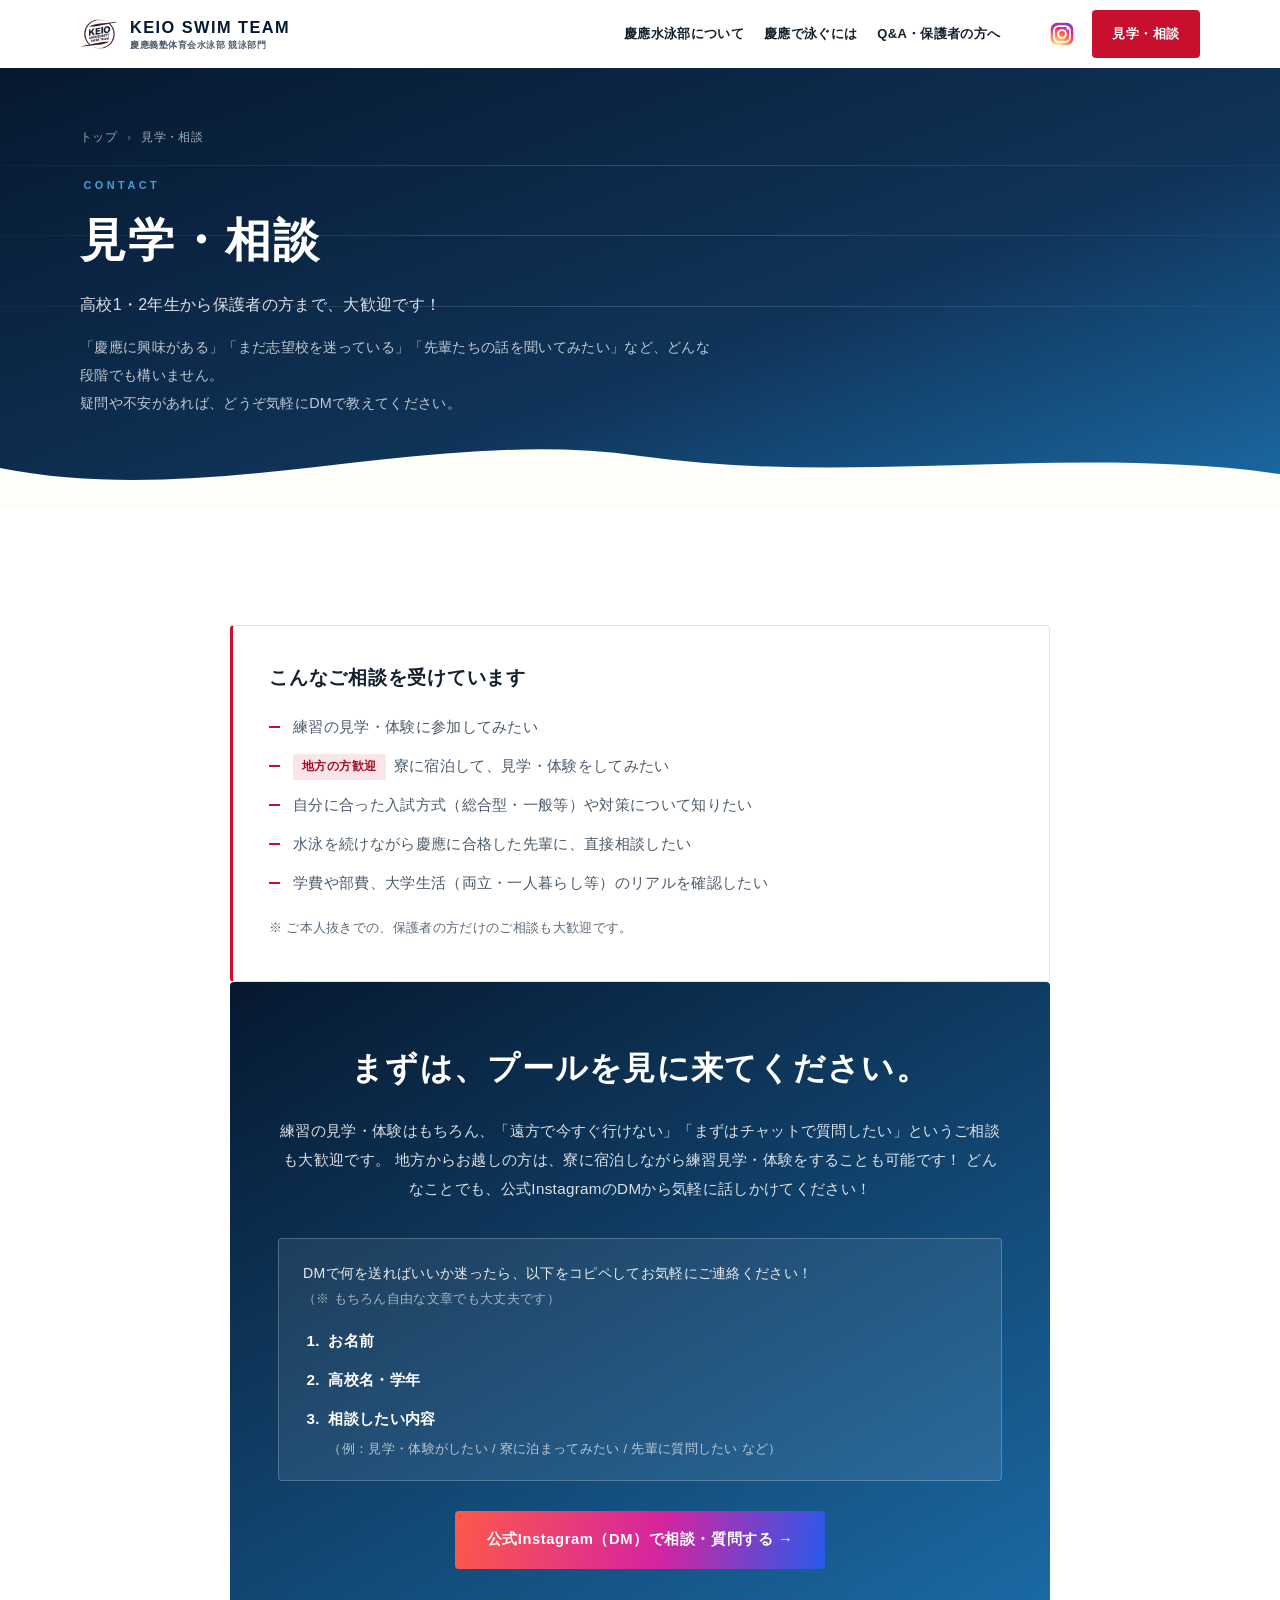
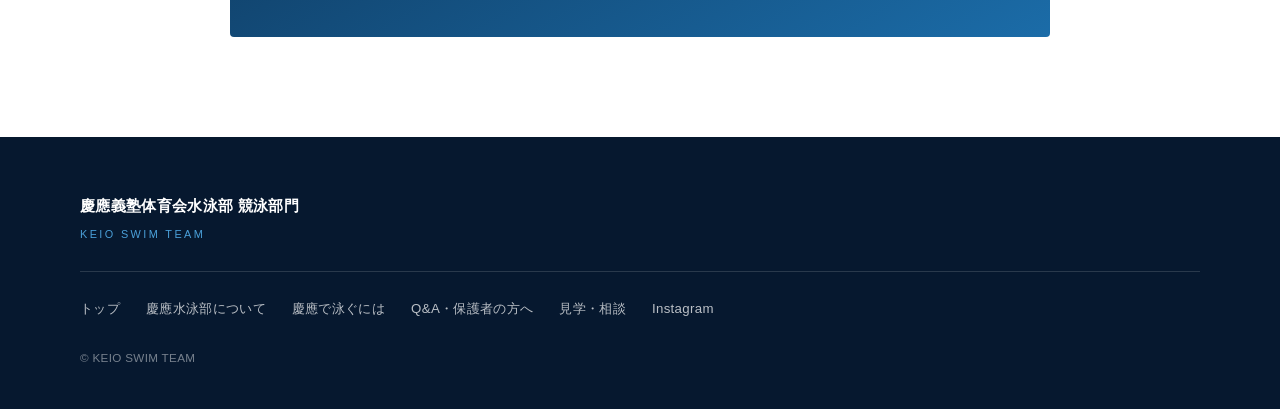
==== commit bdac0426: "Break Japanese text at phrase boundaries with BudouX 日本語は語の切れ目が分からないため、ブラウザは任意の文字間で 改行する。その結果「可動床対 /" ====
--- a/contact.html
+++ b/contact.html
@@ -14,7 +14,7 @@
 </script>
 <title>見学・相談｜慶應義塾体育会水泳部 競泳部門</title>
 <meta name="description" content="慶應義塾体育会水泳部 競泳部門への練習見学・体験、進路や費用のご相談を受け付けています。学年は問いません。">
-<link rel="stylesheet" href="css/style.css?v=61">
+<link rel="stylesheet" href="css/style.css?v=67">
 </head>
 <body id="top">
 
@@ -55,8 +55,8 @@
     </nav>
     <p class="pg-eyebrow">CONTACT</p>
     <h1 class="pg-title">見学・相談</h1>
-    <p class="pg-lead">高校1・2年生から保護者の方まで、大歓迎です！</p>
-    <p class="pg-note">「慶應に興味がある」「まだ志望校を迷っている」「先輩たちの話を聞いてみたい」など、どんな段階でも構いません。<br>疑問や不安があれば、どうぞ気軽にDMで教えてください。</p>
+    <p class="pg-lead">高校1・<wbr>2年生から<wbr>保護者の<wbr>方まで、<wbr>大歓迎です！</p>
+    <p class="pg-note">「慶應に<wbr>興味が<wbr>ある」<wbr>「まだ<wbr>志望校を<wbr>迷っている」<wbr>「先輩たちの<wbr>話を聞いてみたい」など、<wbr>どんな<wbr>段階でも<wbr>構いません。<br>疑問や<wbr>不安が<wbr>あれば、<wbr>どうぞ気軽に<wbr>DMで<wbr>教えてください。</p>
   </div>
   <div class="hero-wave" aria-hidden="true">
     <svg viewBox="0 0 1440 120" preserveAspectRatio="none"><path d="M0,64 C240,120 480,8 720,48 C960,88 1200,32 1440,72 L1440,120 L0,120 Z"></path></svg>
@@ -67,7 +67,7 @@
   <div class="container container-narrow">
 
     <div class="contact-guide reveal">
-      <h2 class="cg-title">こんなご相談を受けています</h2>
+      <h2 class="cg-title">こんな<wbr>ご相談を<wbr>受けています</h2>
       <ul class="cg-list">
         <li>練習の見学・体験に参加してみたい</li>
         <li><span class="cg-tag">地方の方歓迎</span>寮に宿泊して、見学・体験をしてみたい</li>
@@ -79,7 +79,7 @@
     </div>
 
     <div class="contact-box reveal">
-      <h2>まずは、プールを<wbr>見に来てください。</h2>
+      <h2>まずは、<wbr>プールを<wbr>見に来てください。</h2>
       <p>
         練習の見学・体験はもちろん、「遠方で今すぐ行けない」「まずはチャットで質問したい」というご相談も大歓迎です。
         地方からお越しの方は、寮に宿泊しながら練習見学・体験をすることも可能です！
@@ -109,7 +109,7 @@
 <footer class="site-footer">
   <div class="container footer-inner">
     <div class="footer-brand">
-      <p class="footer-name">慶應義塾体育会水泳部 競泳部門</p>
+      <p class="footer-name">慶應義塾体<wbr>育会水泳部 競泳部門</p>
       <p class="footer-jp">KEIO SWIM TEAM</p>
     </div>
     <nav class="footer-nav">
--- a/css/style.css
+++ b/css/style.css
@@ -308,21 +308,55 @@
 
 /* ------------------------------------------------------------
    日本語の折り返し
-   text-wrap は未対応ブラウザでは無視されるだけなので、
-   見出しは balance で行長を揃え、本文は pretty で
-   最終行に1〜2文字だけ残るのを防ぐ
+
+   日本語は語の切れ目が分からないため、ブラウザは任意の文字間で
+   改行する（「可動床対 / 応）。」のように語の途中で折れる）。
+   そこで scripts/wrap_phrases.py が BudouX で文節を判定し、
+   境界に <wbr> を焼き込んでいる。ここではその <wbr> だけを
+   改行位置として使わせる。
+
+     word-break: keep-all   … <wbr> 以外では折らない
+     overflow-wrap: break-word … 1文節が1行に収まらない時だけ折る（保険）
+     text-wrap: balance     … 使える改行位置のなかで行長を揃える
    ------------------------------------------------------------ */
-h1, h2, h3, h4,
-.pg-title, .section-title, .pillar-title, .hs-copy,
-.contact-box h2, .contact-box h3, .cg-title, .dt-title,
-.sup-title, .cf-title, .cs-q, .pdf-text, .st-main {
+/* keep-all を効かせる対象は、必ず <wbr> を焼き込んだ要素だけにする。
+   <wbr> の無い要素に keep-all を掛けると、その要素が一切折り返せず
+   コンテナごと画面外へはみ出すため */
+.pg-title, .pg-lead, .pg-note,
+.section-title, .section-catch, .section-lead,
+.pillar-title, .pillar-sub, .pillar-catch,
+.es-title, .es-text,
+.sup-label, .sup-title, .cf-label, .cf-title,
+.dt-title, .dt-msg, .dt-note,
+.cs-q, .cs-day-h, .cg-title, .pdf-text,
+.hs-copy, .hs-body, .st-lead, .st-main, .st-sub,
+.parents-title, .parents-lead,
+.vp-title, .wk-th, .wk-cell, .cc-cat,
+.dorm-note, .cert-title, .coach-role,
+.faq summary, .contact-box h2, .contact-box h3, .pcard h3 {
+  word-break: keep-all;
+  overflow-wrap: break-word;
+}
+
+/* 見出しは行長を揃え、本文は最終行に1〜2文字だけ残らないようにする */
+.pg-title, .section-title, .section-catch, .pillar-title,
+.es-title, .sup-title, .cf-title, .dt-title, .cs-q,
+.cg-title, .pdf-text, .hs-copy, .st-main, .parents-title, .vp-title,
+.contact-box h2, .contact-box h3, .pcard h3, .faq summary {
   text-wrap: balance;
 }
-.pg-lead, .pg-note, .section-lead,
-.pillar-catch, .pillar-sub, .dt-msg, .dt-note,
-.contact-box > p, .cs-a, .dm-intro, .cg-list li, .st-sub {
+.pg-lead, .pg-note, .section-lead, .pillar-catch, .pillar-sub,
+.es-text, .dt-msg, .dt-note, .cg-list li, .hs-body,
+.st-sub, .parents-lead, .pcard p, .dorm-note, .contact-box > p, .cs-a {
   text-wrap: pretty;
 }
+/* keep-all は「折り返せない最小幅」を押し上げるため、
+   グリッドの子は min-width:auto のままだと列がはみ出す。
+   縮められるようにしておく */
+.parents-grid > *, .pillar-grid > *, .dt-grid > *,
+.sup-two > *, .dorm-grid > *, .cs-sched > *,
+.env-shots > *, .wk-row > *, .wk-head > * { min-width: 0; }
+
 /* 句読点や閉じ括弧が行頭に来ないようにする */
 body { line-break: strict; }
 
@@ -333,6 +367,16 @@
   font-weight: 600;
   margin: 0 0 20px;
   letter-spacing: .03em;
+}
+/* 見出しの下に添える一文（見出しほど強くしない） */
+.section-catch {
+  margin: -6px 0 14px;
+  font-family: var(--font-serif);
+  font-size: clamp(1.05rem, 2.1vw, 1.3rem);
+  font-weight: 600;
+  line-height: 1.7;
+  letter-spacing: .04em;
+  color: var(--navy-800);
 }
 .section-lead { margin: 0; color: var(--ink-soft); font-size: .97rem; }
 .section-lead strong { color: var(--ink); }
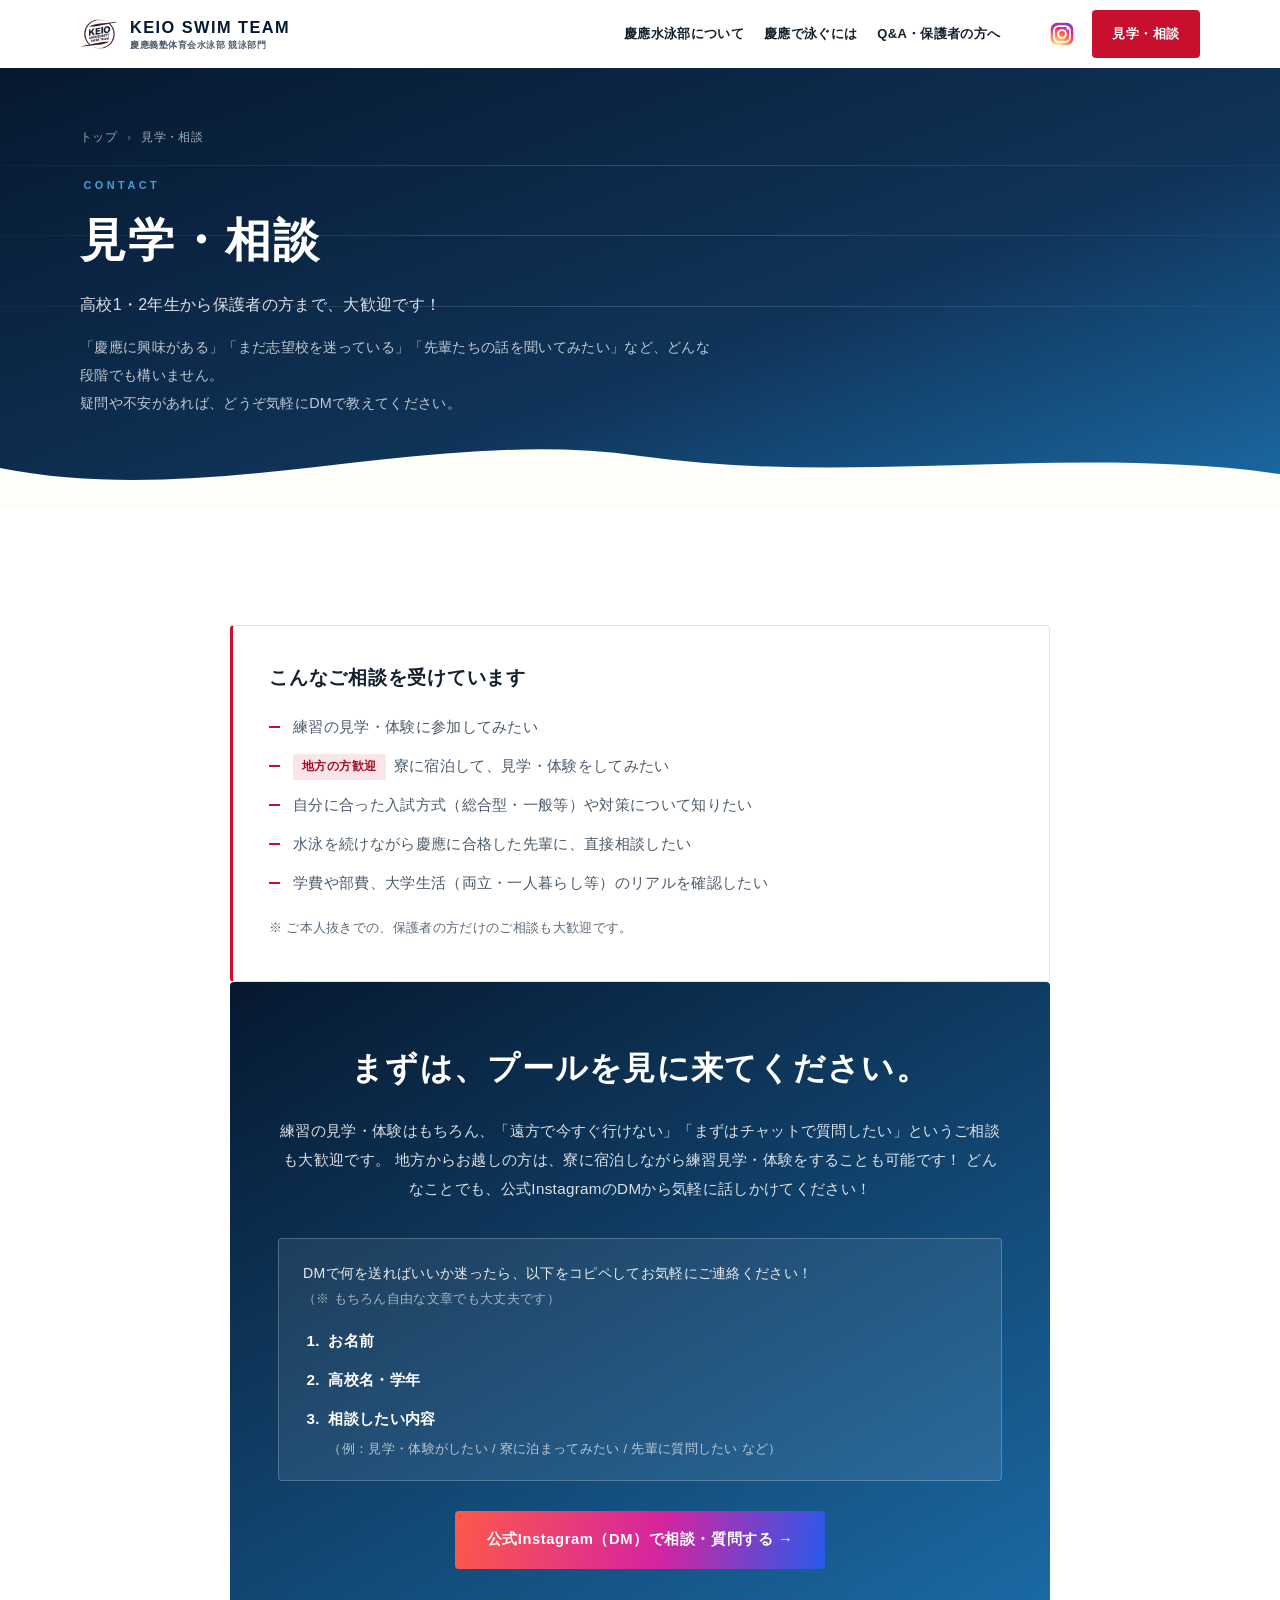
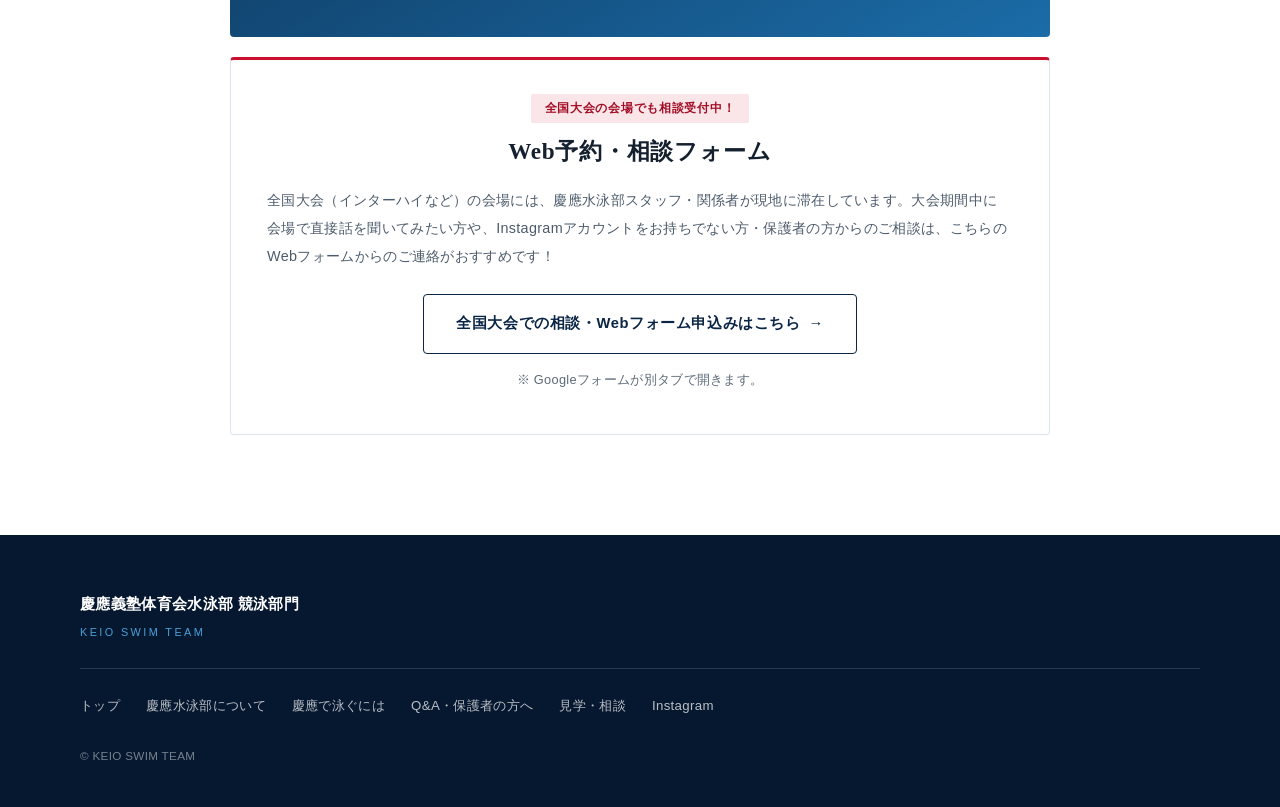
==== commit f9420f63: "Add the dorm photo and a web form for on-site consultations ■ 05 DORMITORY（team.html） - 「合宿所の外観」「寮での" ====
--- a/contact.html
+++ b/contact.html
@@ -14,7 +14,7 @@
 </script>
 <title>見学・相談｜慶應義塾体育会水泳部 競泳部門</title>
 <meta name="description" content="慶應義塾体育会水泳部 競泳部門への練習見学・体験、進路や費用のご相談を受け付けています。学年は問いません。">
-<link rel="stylesheet" href="css/style.css?v=67">
+<link rel="stylesheet" href="css/style.css?v=71">
 </head>
 <body id="top">
 
@@ -36,7 +36,7 @@
     </nav>
 
     <div class="nav-actions">
-      <a class="nav-ig" href="https://www.instagram.com/keioswim?igsh=aXF6OTR2aHh1M2k=" target="_blank" rel="noopener noreferrer" aria-label="公式Instagram（別タブで開きます）"><svg viewBox="0 0 24 24" aria-hidden="true" focusable="false"><defs><radialGradient id="igGrad" cx="30%" cy="107%" r="150%"><stop offset="0%" stop-color="#fdf497"/><stop offset="5%" stop-color="#fdf497"/><stop offset="45%" stop-color="#fd5949"/><stop offset="60%" stop-color="#d6249f"/><stop offset="90%" stop-color="#285AEB"/></radialGradient></defs><rect x="1.6" y="1.6" width="20.8" height="20.8" rx="6" fill="url(#igGrad)"/><rect x="4.7" y="4.7" width="14.6" height="14.6" rx="4.3" fill="none" stroke="#fff" stroke-width="1.7"/><circle cx="12" cy="12" r="3.6" fill="none" stroke="#fff" stroke-width="1.7"/><circle cx="17.2" cy="6.9" r="1.15" fill="#fff"/></svg></a>
+      <a class="nav-ig" href="https://www.instagram.com/keioswim" target="_blank" rel="noopener noreferrer" aria-label="公式Instagram（別タブで開きます）"><svg viewBox="0 0 24 24" aria-hidden="true" focusable="false"><defs><radialGradient id="igGrad" cx="30%" cy="107%" r="150%"><stop offset="0%" stop-color="#fdf497"/><stop offset="5%" stop-color="#fdf497"/><stop offset="45%" stop-color="#fd5949"/><stop offset="60%" stop-color="#d6249f"/><stop offset="90%" stop-color="#285AEB"/></radialGradient></defs><rect x="1.6" y="1.6" width="20.8" height="20.8" rx="6" fill="url(#igGrad)"/><rect x="4.7" y="4.7" width="14.6" height="14.6" rx="4.3" fill="none" stroke="#fff" stroke-width="1.7"/><circle cx="12" cy="12" r="3.6" fill="none" stroke="#fff" stroke-width="1.7"/><circle cx="17.2" cy="6.9" r="1.15" fill="#fff"/></svg></a>
       <a class="nav-cta" href="contact.html">見学・相談</a>
       <button class="nav-toggle" aria-label="メニューを開く" aria-expanded="false" aria-controls="site-nav">
         <span></span><span></span><span></span>
@@ -97,11 +97,25 @@
       </div>
 
       <div class="contact-actions">
-        <a href="https://www.instagram.com/keio_swim_team/" class="btn btn-primary btn-ig"
+        <a href="https://www.instagram.com/keioswim" class="btn btn-primary btn-ig"
            target="_blank" rel="noopener noreferrer">
           公式Instagram（DM）で相談・質問する <span aria-hidden="true">→</span>
         </a>
       </div>
+    </div>
+
+    <div class="form-box reveal">
+      <h2 class="fb-title"><span class="fb-badge">全国大会の<wbr>会場でも<wbr>相談受付中！</span>Web予約・相談フォーム</h2>
+      <p class="fb-text">
+        全国大会（インターハイなど）の<wbr>会場には、<wbr>慶應水泳部スタッフ・<wbr>関係者が<wbr>現地に<wbr>滞在しています。<wbr>
+        大会期間中に<wbr>会場で<wbr>直接話を<wbr>聞いてみたい<wbr>方や、<wbr>Instagramアカウントを<wbr>お持ちでない方・保護者の<wbr>方からの<wbr>ご相談は、<wbr>
+        こちらの<wbr>Webフォームからの<wbr>ご連絡が<wbr>おすすめです！
+      </p>
+      <a href="https://forms.gle/NjhpVA6ZuZmr41S46" class="btn btn-outline btn-form"
+         target="_blank" rel="noopener noreferrer">
+        全国大会での相談・Webフォーム申込みはこちら <span aria-hidden="true">→</span>
+      </a>
+      <p class="note center">※ Googleフォームが別タブで開きます。</p>
     </div>
   </div>
 </section>
@@ -109,7 +123,7 @@
 <footer class="site-footer">
   <div class="container footer-inner">
     <div class="footer-brand">
-      <p class="footer-name">慶應義塾体<wbr>育会水泳部 競泳部門</p>
+      <p class="footer-name">慶應義塾体育会水泳部 競泳部門</p>
       <p class="footer-jp">KEIO SWIM TEAM</p>
     </div>
     <nav class="footer-nav">
@@ -118,7 +132,7 @@
       <a href="voices.html">慶應で泳ぐには</a>
       <a href="faq.html">Q&amp;A・保護者の方へ</a>
       <a href="contact.html" class="is-current">見学・相談</a>
-      <a href="https://www.instagram.com/keioswim?igsh=aXF6OTR2aHh1M2k=" target="_blank" rel="noopener noreferrer">Instagram</a>
+      <a href="https://www.instagram.com/keioswim" target="_blank" rel="noopener noreferrer">Instagram</a>
     </nav>
     <p class="copyright">&copy; KEIO SWIM TEAM</p>
   </div>
--- a/css/style.css
+++ b/css/style.css
@@ -333,7 +333,8 @@
 .parents-title, .parents-lead,
 .vp-title, .wk-th, .wk-cell, .cc-cat,
 .dorm-note, .cert-title, .coach-role,
-.faq summary, .contact-box h2, .contact-box h3, .pcard h3 {
+.faq summary, .contact-box h2, .contact-box h3, .pcard h3,
+.fb-title, .fb-text {
   word-break: keep-all;
   overflow-wrap: break-word;
 }
@@ -342,7 +343,7 @@
 .pg-title, .section-title, .section-catch, .pillar-title,
 .es-title, .sup-title, .cf-title, .dt-title, .cs-q,
 .cg-title, .pdf-text, .hs-copy, .st-main, .parents-title, .vp-title,
-.contact-box h2, .contact-box h3, .pcard h3, .faq summary {
+.contact-box h2, .contact-box h3, .pcard h3, .faq summary, .fb-title {
   text-wrap: balance;
 }
 .pg-lead, .pg-note, .section-lead, .pillar-catch, .pillar-sub,
@@ -354,7 +355,7 @@
    グリッドの子は min-width:auto のままだと列がはみ出す。
    縮められるようにしておく */
 .parents-grid > *, .pillar-grid > *, .dt-grid > *,
-.sup-two > *, .dorm-grid > *, .cs-sched > *,
+.sup-two > *, .cs-sched > *,
 .env-shots > *, .wk-row > *, .wk-head > * { min-width: 0; }
 
 /* 句読点や閉じ括弧が行頭に来ないようにする */
@@ -1373,6 +1374,61 @@
 @media (max-width: 560px) {
   .dm-format { padding: 18px 16px 16px; }
   .dm-list { font-size: .9rem; }
+}
+
+/* 全国大会の現地相談＋Webフォーム。
+   紺のDMカードのすぐ下に置くので、白地で対比させる */
+.form-box {
+  margin-top: 20px;
+  background: #fff;
+  border: 1px solid var(--line);
+  border-top: 3px solid var(--red);
+  border-radius: var(--radius);
+  padding: 34px 36px 28px;
+  text-align: center;
+}
+.fb-title {
+  margin: 0 0 16px;
+  font-family: var(--font-serif);
+  font-size: clamp(1.1rem, 2.4vw, 1.45rem);
+  font-weight: 600;
+  line-height: 1.6;
+  letter-spacing: .03em;
+}
+.fb-badge {
+  display: block;
+  margin: 0 auto 10px;
+  width: fit-content;
+  padding: 5px 14px;
+  border-radius: 2px;
+  background: rgba(200, 16, 46, .1);
+  color: var(--red-dark);
+  font-family: var(--font-sans);
+  font-size: .74rem;
+  font-weight: 700;
+  letter-spacing: .06em;
+}
+.fb-text {
+  margin: 0 0 24px;
+  font-size: .9rem;
+  line-height: 1.95;
+  color: var(--ink-soft);
+  text-align: left;
+}
+.btn-form {
+  display: inline-flex;
+  align-items: center;
+  gap: 8px;
+  border-color: var(--navy-800);
+  color: var(--navy-800);
+}
+.btn-form:hover { background: var(--navy-800); color: #fff; }
+.form-box .note { margin-top: 14px; }
+
+@media (max-width: 560px) {
+  .form-box { padding: 26px 20px 22px; }
+  .fb-text { font-size: .86rem; }
+  .btn-form { width: 100%; justify-content: center; }
 }
 
 .contact-actions {
@@ -2404,21 +2460,31 @@
 /* ============================================================
    水泳部寮
    ============================================================ */
-.dorm-grid {
-  display: grid;
-  grid-template-columns: 1fr 1fr;
-  gap: 40px;
-  align-items: start;
-}
-.dorm-photos { display: grid; gap: 14px; }
-.dorm-photos .ph-frame img,
-.dorm-photos .ph-frame .ph-empty { aspect-ratio: 4 / 3; }
-.dorm-photos .ph-frame:first-child img,
-.dorm-photos .ph-frame:first-child .ph-empty { aspect-ratio: 3 / 4; }
+/* 寮の写真は横幅いっぱいの1枚 */
+.dorm-shot { margin: 0 0 36px; }
+.dorm-shot img {
+  display: block;
+  width: 100%;
+  height: auto;
+  aspect-ratio: 3 / 2;
+  object-fit: cover;
+  border-radius: var(--radius);
+  box-shadow: 0 18px 46px rgba(10, 37, 69, .18);
+}
+.dorm-shot figcaption {
+  margin-top: 14px;
+  font-size: .85rem;
+  color: var(--ink-soft);
+  text-align: center;
+}
 
 .dorm-spec {
   margin: 0 0 26px;
   border-top: 1px solid var(--line);
+  /* 全幅になったぶん、3項目を横に並べる */
+  display: grid;
+  grid-template-columns: repeat(3, minmax(0, 1fr));
+  gap: 0 34px;
 }
 .dorm-spec > div {
   display: grid;
@@ -2451,8 +2517,6 @@
 
 @media (max-width: 900px) {
   .sup-two { grid-template-columns: 1fr; gap: 16px; }
-  .dorm-grid { grid-template-columns: 1fr; gap: 26px; }
-  .dorm-photos { grid-template-columns: 1fr 1fr; }
   .coach-block { padding: 28px 22px; }
 }
 
@@ -2462,6 +2526,10 @@
   .pagenav a span { width: 18px; height: 18px; font-size: .62rem; }
   .sup-col { padding: 22px 18px 20px; }
   .sup-title { font-size: 1.05rem; }
+  .dorm-spec { grid-template-columns: 1fr; gap: 0; }
+  .dorm-shot { margin-bottom: 26px; }
+  .dorm-shot img { aspect-ratio: 4 / 3; }
+  .dorm-shot figcaption { margin-top: 11px; font-size: .8rem; }
   .dorm-spec > div { grid-template-columns: 5.4em 1fr; gap: 10px; padding: 13px 0; }
   .cf-title { font-size: 1.02rem; }
 }
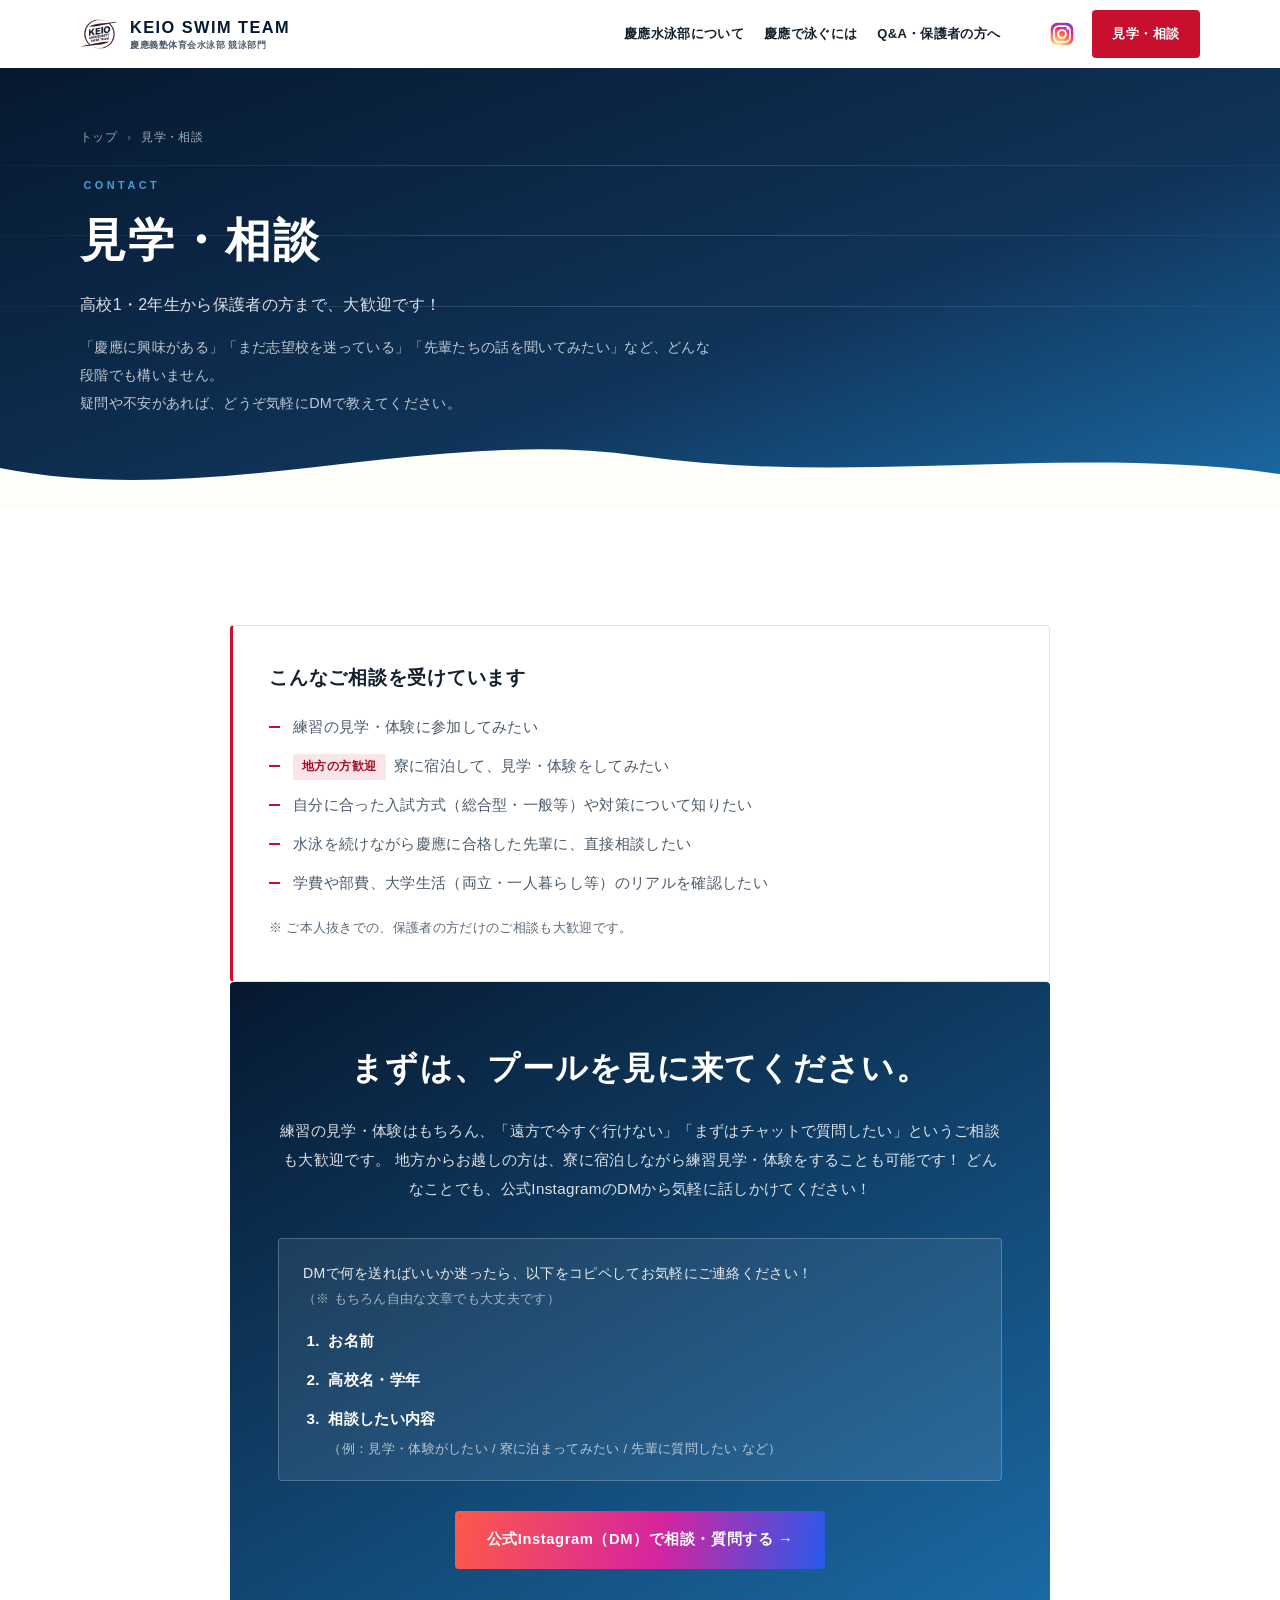
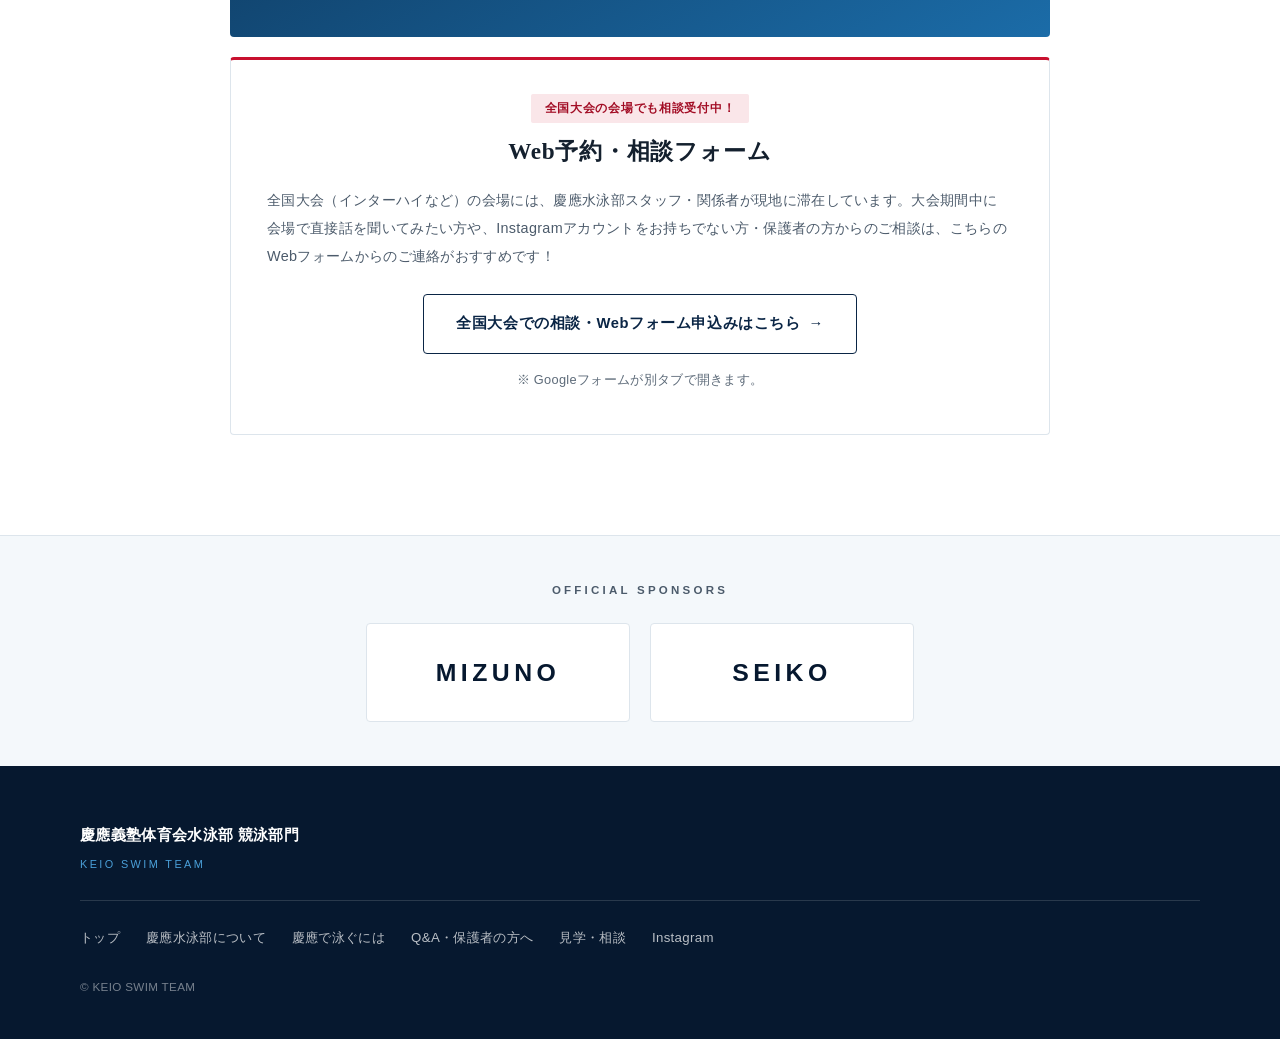
==== commit 64e65fd5: "Add a Mizuno and Seiko sponsor banner strip to every page Co-Authored-By: Claude Sonnet 5 <noreply@a" ====
--- a/contact.html
+++ b/contact.html
@@ -14,7 +14,7 @@
 </script>
 <title>見学・相談｜慶應義塾体育会水泳部 競泳部門</title>
 <meta name="description" content="慶應義塾体育会水泳部 競泳部門への練習見学・体験、進路や費用のご相談を受け付けています。学年は問いません。">
-<link rel="stylesheet" href="css/style.css?v=71">
+<link rel="stylesheet" href="css/style.css?v=73">
 </head>
 <body id="top">
 
@@ -120,6 +120,25 @@
   </div>
 </section>
 
+<!-- ===== スポンサー ===== -->
+<section class="sponsors">
+  <div class="container">
+    <p class="sponsors-label">OFFICIAL SPONSORS</p>
+    <ul class="sponsor-row">
+      <li class="sponsor-banner">
+        <a href="https://www.mizuno.jp/" target="_blank" rel="noopener noreferrer" aria-label="ミズノ（別タブで開きます）">
+          <span class="sb-name">MIZUNO</span>
+        </a>
+      </li>
+      <li class="sponsor-banner">
+        <a href="https://www.seiko.co.jp/" target="_blank" rel="noopener noreferrer" aria-label="セイコー（別タブで開きます）">
+          <span class="sb-name">SEIKO</span>
+        </a>
+      </li>
+    </ul>
+  </div>
+</section>
+
 <footer class="site-footer">
   <div class="container footer-inner">
     <div class="footer-brand">
--- a/css/style.css
+++ b/css/style.css
@@ -1464,6 +1464,60 @@
 .footer-nav a { text-decoration: none; font-size: .83rem; }
 .footer-nav a:hover { color: #fff; }
 .copyright { margin: 0; font-size: .73rem; color: rgba(255,255,255,.45); }
+
+/* ---------- Sponsors ---------- */
+.sponsors {
+  background: var(--bg-tint);
+  border-top: 1px solid var(--line);
+  padding: 44px 0;
+}
+.sponsors-label {
+  margin: 0 0 22px;
+  text-align: center;
+  font-size: .72rem;
+  font-weight: 700;
+  letter-spacing: .28em;
+  color: var(--ink-soft);
+}
+.sponsor-row {
+  list-style: none;
+  margin: 0;
+  padding: 0;
+  display: flex;
+  flex-wrap: wrap;
+  justify-content: center;
+  gap: 20px;
+}
+.sponsor-banner {
+  width: 264px;
+  max-width: 100%;
+}
+.sponsor-banner a {
+  display: flex;
+  align-items: center;
+  justify-content: center;
+  aspect-ratio: 16 / 6;
+  background: #fff;
+  border: 1px solid var(--line);
+  border-radius: var(--radius);
+  text-decoration: none;
+  transition: box-shadow .2s ease, transform .2s ease, border-color .2s ease;
+}
+.sponsor-banner a:hover {
+  border-color: var(--blue-400);
+  box-shadow: 0 8px 22px rgba(6, 24, 47, .12);
+  transform: translateY(-2px);
+}
+.sb-name {
+  font-size: 1.55rem;
+  font-weight: 800;
+  letter-spacing: .18em;
+  color: var(--navy-900);
+}
+@media (max-width: 600px) {
+  .sponsor-banner { width: min(280px, 100%); }
+  .sb-name { font-size: 1.35rem; }
+}
 
 /* ============================================================
    下層ページの見出し
@@ -2135,7 +2189,9 @@
    解決されるため、パスはここで持つ */
 .es-1 { --shot: url("../images/facility/pool.jpg"); }
 .es-2 { --shot: url("../images/facility/startblock.jpg"); }
-.es-3 { --shot: url("../images/facility/gym-exterior.jpg"); }
+/* 帯状に切り取られるので、選手が入る位置に寄せる */
+.es-3 { --shot: url("../images/facility/gym-training.jpg"); }
+.es-3 .es-bg { background-position: 50% 32%; }
 .es-body {
   position: relative;
   padding: 40px 42px 34px;
@@ -2460,22 +2516,39 @@
 /* ============================================================
    水泳部寮
    ============================================================ */
-/* 寮の写真は横幅いっぱいの1枚 */
-.dorm-shot { margin: 0 0 36px; }
-.dorm-shot img {
+/* 寮の写真は2枚並び。縦横比の違う写真でも揃って見えるよう
+   どちらも4:3に切り抜いて表示する */
+.dorm-shots {
+  display: grid;
+  grid-template-columns: repeat(2, minmax(0, 1fr));
+  gap: 18px;
+}
+.ds { margin: 0; }
+.ds img {
   display: block;
   width: 100%;
   height: auto;
-  aspect-ratio: 3 / 2;
+  aspect-ratio: 4 / 3;
   object-fit: cover;
   border-radius: var(--radius);
-  box-shadow: 0 18px 46px rgba(10, 37, 69, .18);
-}
-.dorm-shot figcaption {
-  margin-top: 14px;
-  font-size: .85rem;
+  box-shadow: 0 14px 34px rgba(10, 37, 69, .16);
+}
+.ds figcaption {
+  margin-top: 10px;
+  font-size: .82rem;
   color: var(--ink-soft);
   text-align: center;
+}
+.dorm-caption {
+  margin: 18px 0 36px;
+  font-size: .88rem;
+  color: var(--ink-soft);
+  text-align: center;
+}
+
+@media (max-width: 560px) {
+  /* 2枚並びだと1枚が小さくなりすぎるので縦に積む */
+  .dorm-shots { grid-template-columns: 1fr; gap: 20px; }
 }
 
 .dorm-spec {
@@ -2527,9 +2600,7 @@
   .sup-col { padding: 22px 18px 20px; }
   .sup-title { font-size: 1.05rem; }
   .dorm-spec { grid-template-columns: 1fr; gap: 0; }
-  .dorm-shot { margin-bottom: 26px; }
-  .dorm-shot img { aspect-ratio: 4 / 3; }
-  .dorm-shot figcaption { margin-top: 11px; font-size: .8rem; }
+  .dorm-caption { margin: 14px 0 26px; font-size: .83rem; }
   .dorm-spec > div { grid-template-columns: 5.4em 1fr; gap: 10px; padding: 13px 0; }
   .cf-title { font-size: 1.02rem; }
 }
